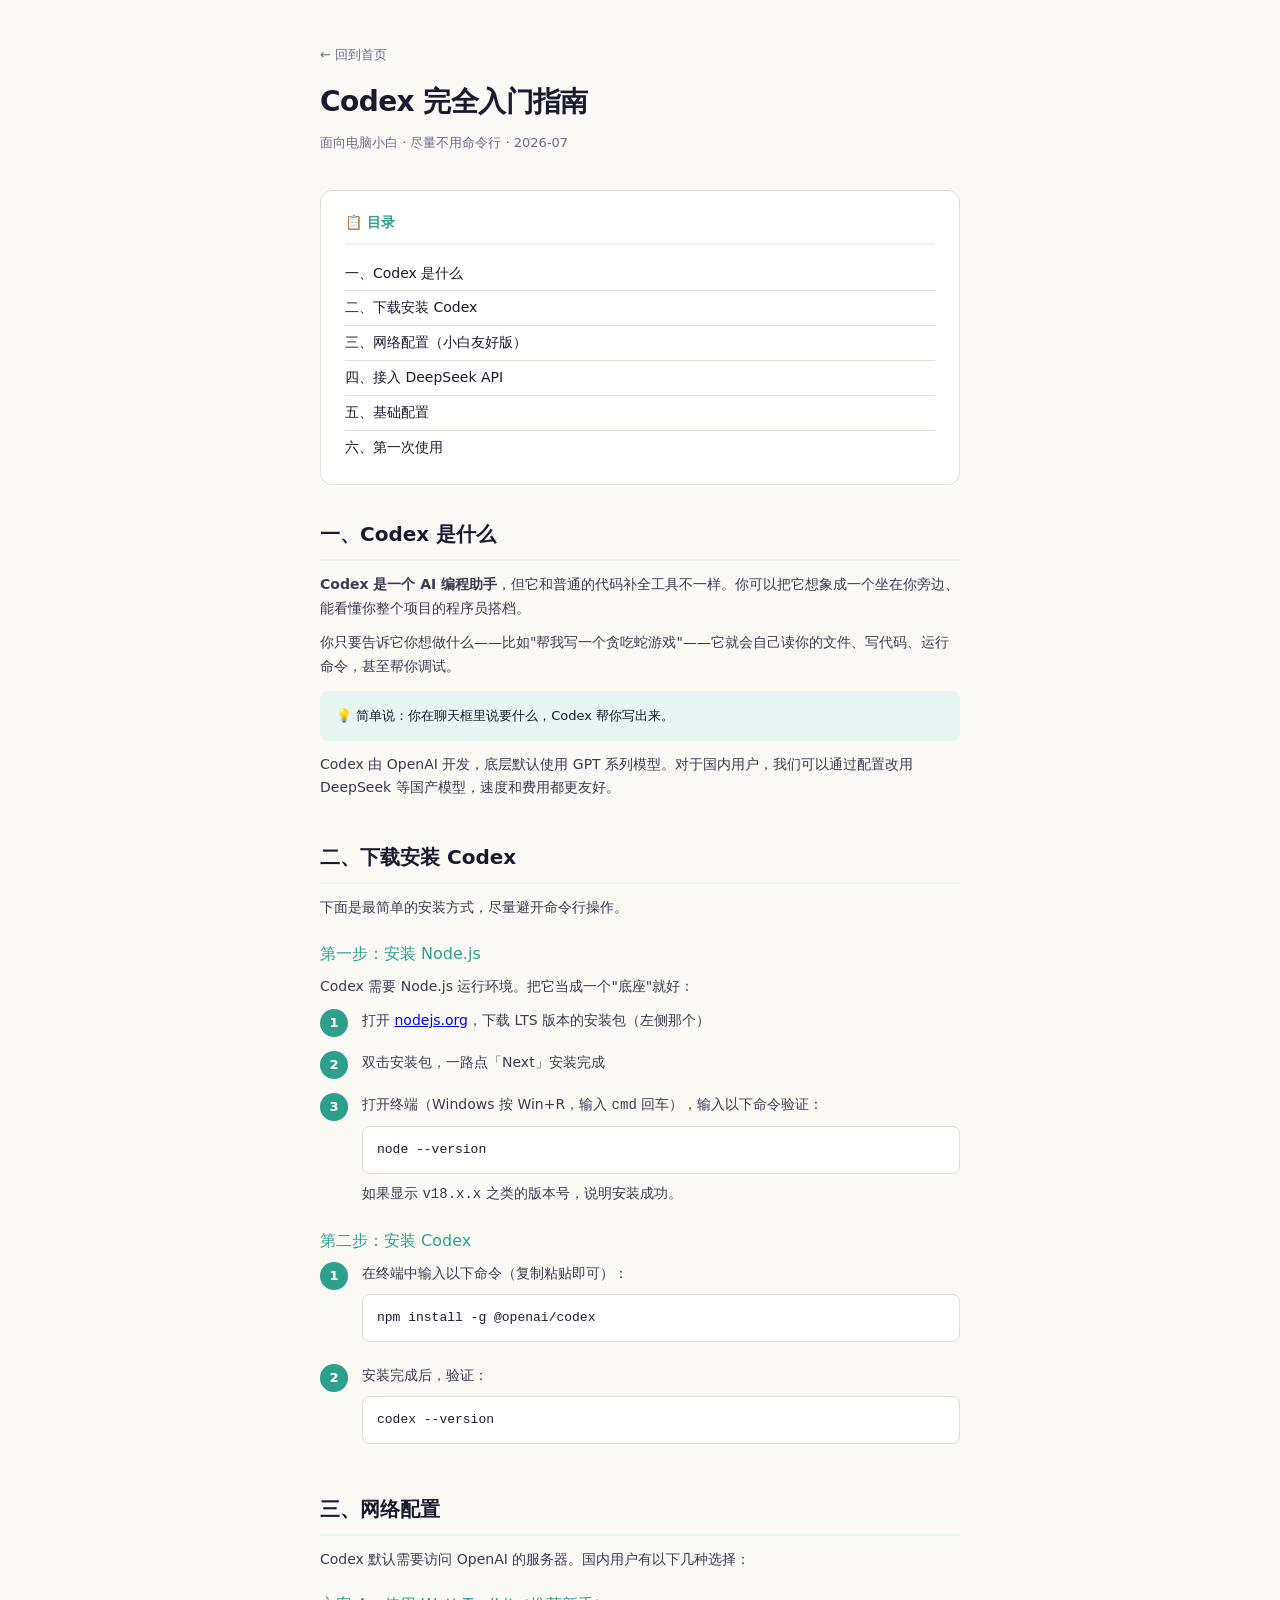
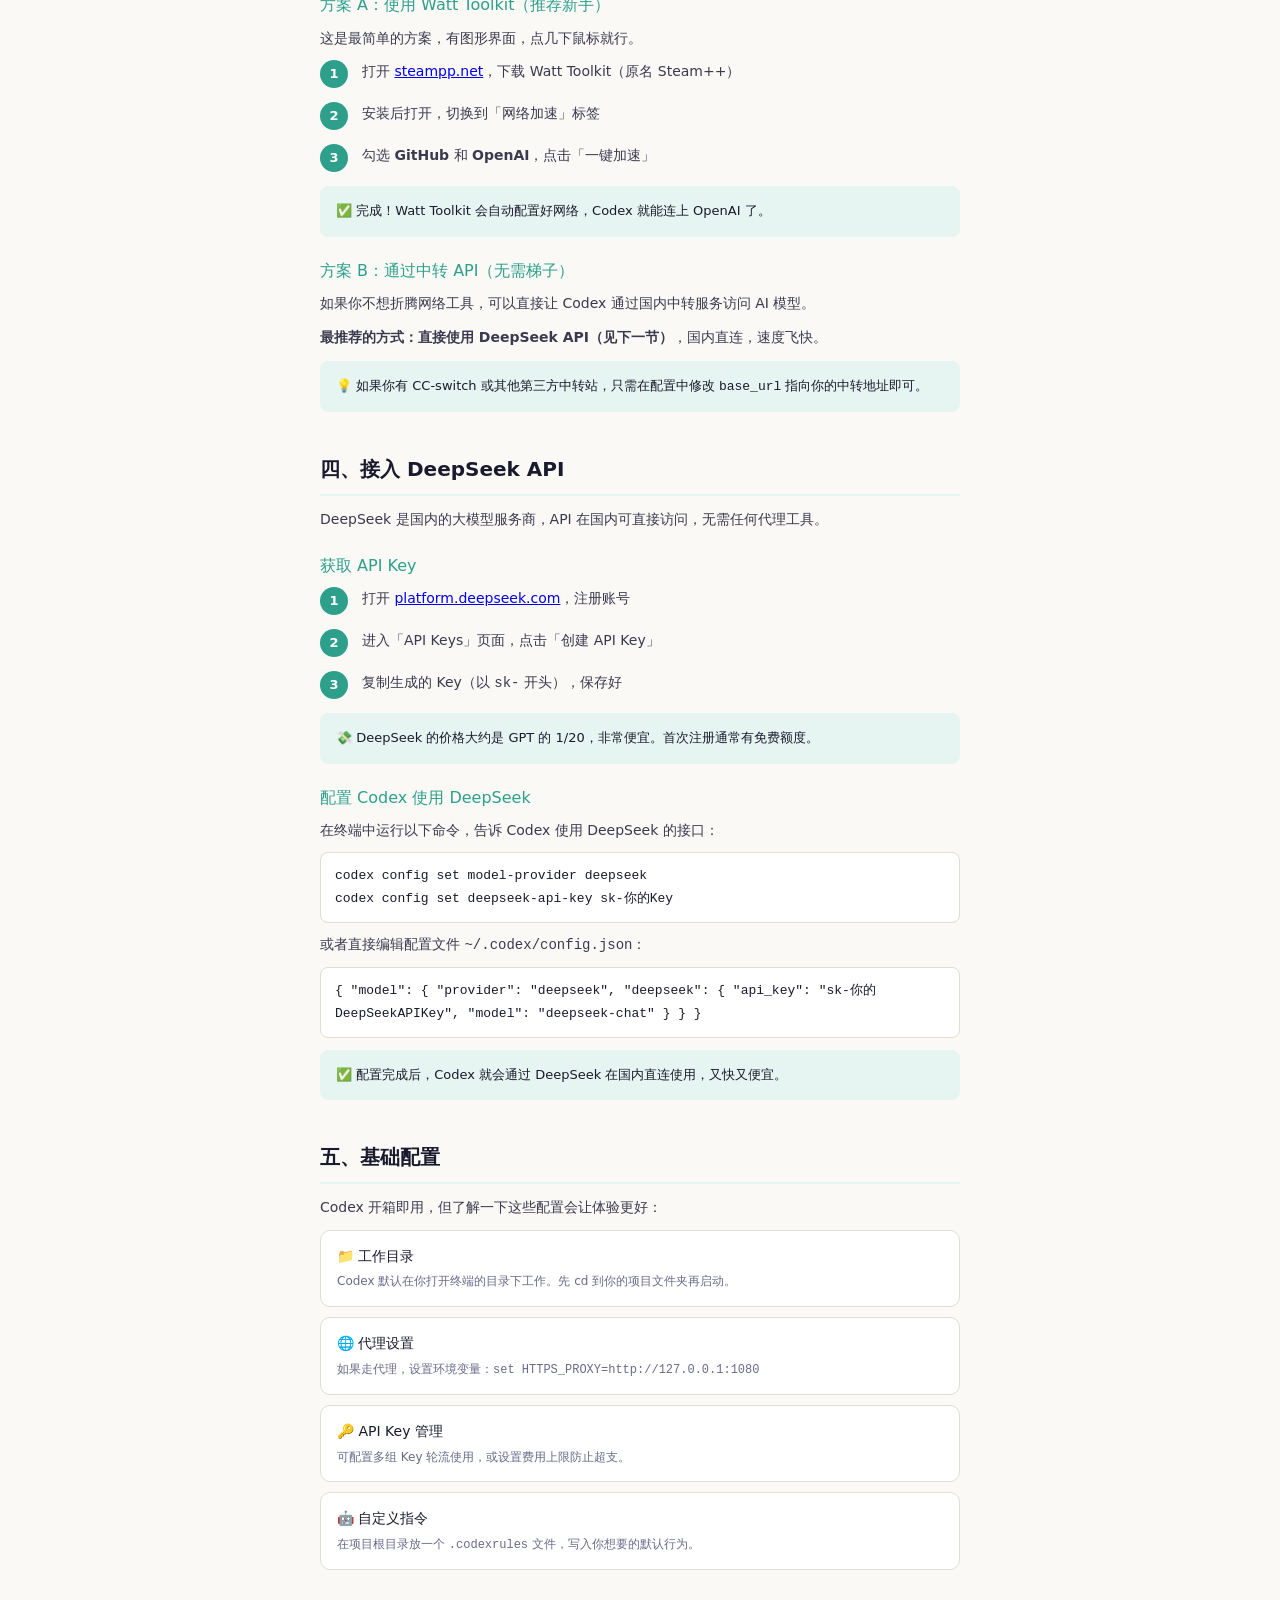
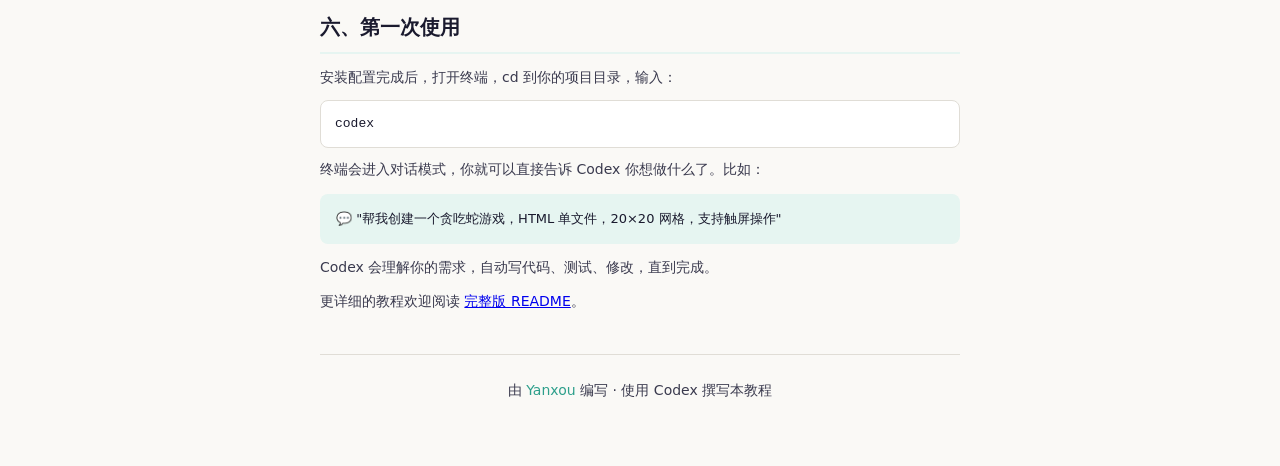
==== codex-tutorial/index.html @ fd891e92 "首页改博客 + 游戏清新皮肤 + Codex入门教程" ====
<!DOCTYPE html>
<html lang="zh-CN">
<head>
<meta charset="UTF-8">
<meta name="viewport" content="width=device-width,initial-scale=1.0">
<title>Codex 完全入门指南 · Yanxou</title>
<style>
:root{--bg:#faf9f6;--card:#fff;--fg:#1a1a2e;--mute:#6a6a8a;--border:#e0ddd6;--accent:#2d9f8b;--accent-soft:#e6f5f1}
*{margin:0;padding:0;box-sizing:border-box}
body{background:var(--bg);color:var(--fg);font-family:'Segoe UI','PingFang SC',system-ui,sans-serif;line-height:1.7;-webkit-font-smoothing:antialiased}
.container{max-width:680px;margin:0 auto;padding:40px 20px 60px}
header{margin-bottom:36px}
.back{display:inline-block;color:var(--mute);text-decoration:none;font-size:13px;margin-bottom:12px}
.back:hover{color:var(--accent)}
h1{font-size:28px;font-weight:600;letter-spacing:-.02em;margin-bottom:6px}
.meta{font-size:13px;color:var(--mute)}
.toc{background:var(--card);border:1px solid var(--border);border-radius:12px;padding:20px 24px;margin-bottom:32px}
.toc h2{font-size:14px;font-weight:600;margin-bottom:12px;color:var(--accent)}
.toc a{display:block;padding:5px 0;color:var(--fg);text-decoration:none;font-size:14px;border-bottom:1px solid var(--border)}
.toc a:last-child{border:none}
.toc a:hover{color:var(--accent)}
section{margin-bottom:40px}
h2{font-size:20px;font-weight:600;margin-bottom:12px;padding-bottom:8px;border-bottom:2px solid var(--accent-soft)}
h3{font-size:16px;font-weight:500;margin:20px 0 8px;color:var(--accent)}
p,li{font-size:14px;color:#3a3a4e;margin-bottom:10px}
ul{padding-left:20px;margin-bottom:12px}
li{margin-bottom:4px}
.highlight{background:var(--accent-soft);border-radius:8px;padding:14px 16px;margin:12px 0}
.highlight p{color:var(--fg);margin:0;font-size:13px}
.code{background:var(--card);border:1px solid var(--border);border-radius:8px;padding:12px 14px;margin:10px 0;font-family:Cascadia Code,'JetBrains Mono',monospace;font-size:13px;overflow-x:auto;color:var(--fg)}
.step{display:flex;gap:14px;margin-bottom:14px;align-items:flex-start}
.step-num{flex-shrink:0;width:28px;height:28px;background:var(--accent);color:#fff;border-radius:50%;display:flex;align-items:center;justify-content:center;font-size:13px;font-weight:600}
.step-body{flex:1;min-width:0}
.step-body p{margin:0}
.step-body .code{margin:8px 0}
.grid{display:flex;flex-direction:column;gap:10px}
.grid-item{background:var(--card);border:1px solid var(--border);border-radius:10px;padding:14px 16px;text-decoration:none;color:inherit}
.grid-item h4{font-size:14px;font-weight:500;margin-bottom:3px}
.grid-item p{font-size:12px;color:var(--mute);margin:0}
footer{text-align:center;padding-top:24px;border-top:1px solid var(--border);font-size:13px;color:var(--mute)}
footer a{color:var(--accent);text-decoration:none}
</style>
</head>
<body>
<div class="container">
  <header>
    <a class="back" href="/">← 回到首页</a>
    <h1>Codex 完全入门指南</h1>
    <p class="meta">面向电脑小白 · 尽量不用命令行 · 2026-07</p>
  </header>

  <div class="toc">
    <h2>📋 目录</h2>
    <a href="#intro">一、Codex 是什么</a>
    <a href="#install">二、下载安装 Codex</a>
    <a href="#network">三、网络配置（小白友好版）</a>
    <a href="#api">四、接入 DeepSeek API</a>
    <a href="#config">五、基础配置</a>
    <a href="#start">六、第一次使用</a>
  </div>

  <section id="intro">
    <h2>一、Codex 是什么</h2>
    <p><strong>Codex 是一个 AI 编程助手</strong>，但它和普通的代码补全工具不一样。你可以把它想象成一个坐在你旁边、能看懂你整个项目的程序员搭档。</p>
    <p>你只要告诉它你想做什么——比如"帮我写一个贪吃蛇游戏"——它就会自己读你的文件、写代码、运行命令，甚至帮你调试。</p>
    <div class="highlight">
      <p>💡 简单说：你在聊天框里说要什么，Codex 帮你写出来。</p>
    </div>
    <p>Codex 由 OpenAI 开发，底层默认使用 GPT 系列模型。对于国内用户，我们可以通过配置改用 DeepSeek 等国产模型，速度和费用都更友好。</p>
  </section>

  <section id="install">
    <h2>二、下载安装 Codex</h2>
    <p>下面是最简单的安装方式，尽量避开命令行操作。</p>

    <h3>第一步：安装 Node.js</h3>
    <p>Codex 需要 Node.js 运行环境。把它当成一个"底座"就好：</p>
    <div class="step">
      <div class="step-num">1</div>
      <div class="step-body">
        <p>打开 <a href="https://nodejs.org" target="_blank">nodejs.org</a>，下载 LTS 版本的安装包（左侧那个）</p>
      </div>
    </div>
    <div class="step">
      <div class="step-num">2</div>
      <div class="step-body">
        <p>双击安装包，一路点「Next」安装完成</p>
      </div>
    </div>
    <div class="step">
      <div class="step-num">3</div>
      <div class="step-body">
        <p>打开终端（Windows 按 Win+R，输入 <code>cmd</code> 回车），输入以下命令验证：</p>
        <div class="code">node --version</div>
        <p>如果显示 <code>v18.x.x</code> 之类的版本号，说明安装成功。</p>
      </div>
    </div>

    <h3>第二步：安装 Codex</h3>
    <div class="step">
      <div class="step-num">1</div>
      <div class="step-body">
        <p>在终端中输入以下命令（复制粘贴即可）：</p>
        <div class="code">npm install -g @openai/codex</div>
      </div>
    </div>
    <div class="step">
      <div class="step-num">2</div>
      <div class="step-body">
        <p>安装完成后，验证：</p>
        <div class="code">codex --version</div>
      </div>
    </div>
  </section>

  <section id="network">
    <h2>三、网络配置</h2>
    <p>Codex 默认需要访问 OpenAI 的服务器。国内用户有以下几种选择：</p>

    <h3>方案 A：使用 Watt Toolkit（推荐新手）</h3>
    <p>这是最简单的方案，有图形界面，点几下鼠标就行。</p>
    <div class="step">
      <div class="step-num">1</div>
      <div class="step-body">
        <p>打开 <a href="https://steampp.net" target="_blank">steampp.net</a>，下载 Watt Toolkit（原名 Steam++）</p>
      </div>
    </div>
    <div class="step">
      <div class="step-num">2</div>
      <div class="step-body">
        <p>安装后打开，切换到「网络加速」标签</p>
      </div>
    </div>
    <div class="step">
      <div class="step-num">3</div>
      <div class="step-body">
        <p>勾选 <strong>GitHub</strong> 和 <strong>OpenAI</strong>，点击「一键加速」</p>
      </div>
    </div>
    <div class="highlight">
      <p>✅ 完成！Watt Toolkit 会自动配置好网络，Codex 就能连上 OpenAI 了。</p>
    </div>

    <h3>方案 B：通过中转 API（无需梯子）</h3>
    <p>如果你不想折腾网络工具，可以直接让 Codex 通过国内中转服务访问 AI 模型。</p>
    <p><strong>最推荐的方式：直接使用 DeepSeek API（见下一节）</strong>，国内直连，速度飞快。</p>
    <div class="highlight">
      <p>💡 如果你有 CC-switch 或其他第三方中转站，只需在配置中修改 <code>base_url</code> 指向你的中转地址即可。</p>
    </div>
  </section>

  <section id="api">
    <h2>四、接入 DeepSeek API</h2>
    <p>DeepSeek 是国内的大模型服务商，API 在国内可直接访问，无需任何代理工具。</p>

    <h3>获取 API Key</h3>
    <div class="step">
      <div class="step-num">1</div>
      <div class="step-body">
        <p>打开 <a href="https://platform.deepseek.com" target="_blank">platform.deepseek.com</a>，注册账号</p>
      </div>
    </div>
    <div class="step">
      <div class="step-num">2</div>
      <div class="step-body">
        <p>进入「API Keys」页面，点击「创建 API Key」</p>
      </div>
    </div>
    <div class="step">
      <div class="step-num">3</div>
      <div class="step-body">
        <p>复制生成的 Key（以 <code>sk-</code> 开头），保存好</p>
      </div>
    </div>
    <div class="highlight">
      <p>💸 DeepSeek 的价格大约是 GPT 的 1/20，非常便宜。首次注册通常有免费额度。</p>
    </div>

    <h3>配置 Codex 使用 DeepSeek</h3>
    <p>在终端中运行以下命令，告诉 Codex 使用 DeepSeek 的接口：</p>
    <div class="code">codex config set model-provider deepseek<br>codex config set deepseek-api-key sk-你的Key</div>
    <p>或者直接编辑配置文件 <code>~/.codex/config.json</code>：</p>
    <div class="code">{
  "model": {
    "provider": "deepseek",
    "deepseek": {
      "api_key": "sk-你的DeepSeekAPIKey",
      "model": "deepseek-chat"
    }
  }
}</div>
    <div class="highlight">
      <p>✅ 配置完成后，Codex 就会通过 DeepSeek 在国内直连使用，又快又便宜。</p>
    </div>
  </section>

  <section id="config">
    <h2>五、基础配置</h2>
    <p>Codex 开箱即用，但了解一下这些配置会让体验更好：</p>
    <div class="grid">
      <div class="grid-item">
        <h4>📁 工作目录</h4>
        <p>Codex 默认在你打开终端的目录下工作。先 cd 到你的项目文件夹再启动。</p>
      </div>
      <div class="grid-item">
        <h4>🌐 代理设置</h4>
        <p>如果走代理，设置环境变量：<code>set HTTPS_PROXY=http://127.0.0.1:1080</code></p>
      </div>
      <div class="grid-item">
        <h4>🔑 API Key 管理</h4>
        <p>可配置多组 Key 轮流使用，或设置费用上限防止超支。</p>
      </div>
      <div class="grid-item">
        <h4>🤖 自定义指令</h4>
        <p>在项目根目录放一个 <code>.codexrules</code> 文件，写入你想要的默认行为。</p>
      </div>
    </div>
  </section>

  <section id="start">
    <h2>六、第一次使用</h2>
    <p>安装配置完成后，打开终端，cd 到你的项目目录，输入：</p>
    <div class="code">codex</div>
    <p>终端会进入对话模式，你就可以直接告诉 Codex 你想做什么了。比如：</p>
    <div class="highlight">
      <p>💬 "帮我创建一个贪吃蛇游戏，HTML 单文件，20×20 网格，支持触屏操作"</p>
    </div>
    <p>Codex 会理解你的需求，自动写代码、测试、修改，直到完成。</p>
    <p>更详细的教程欢迎阅读 <a href="/codex-tutorial/README.md">完整版 README</a>。</p>
  </section>

  <footer>
    <p>由 <a href="https://github.com/yanxou">Yanxou</a> 编写 · 使用 Codex 撰写本教程</p>
  </footer>
</div>
</body>
</html>
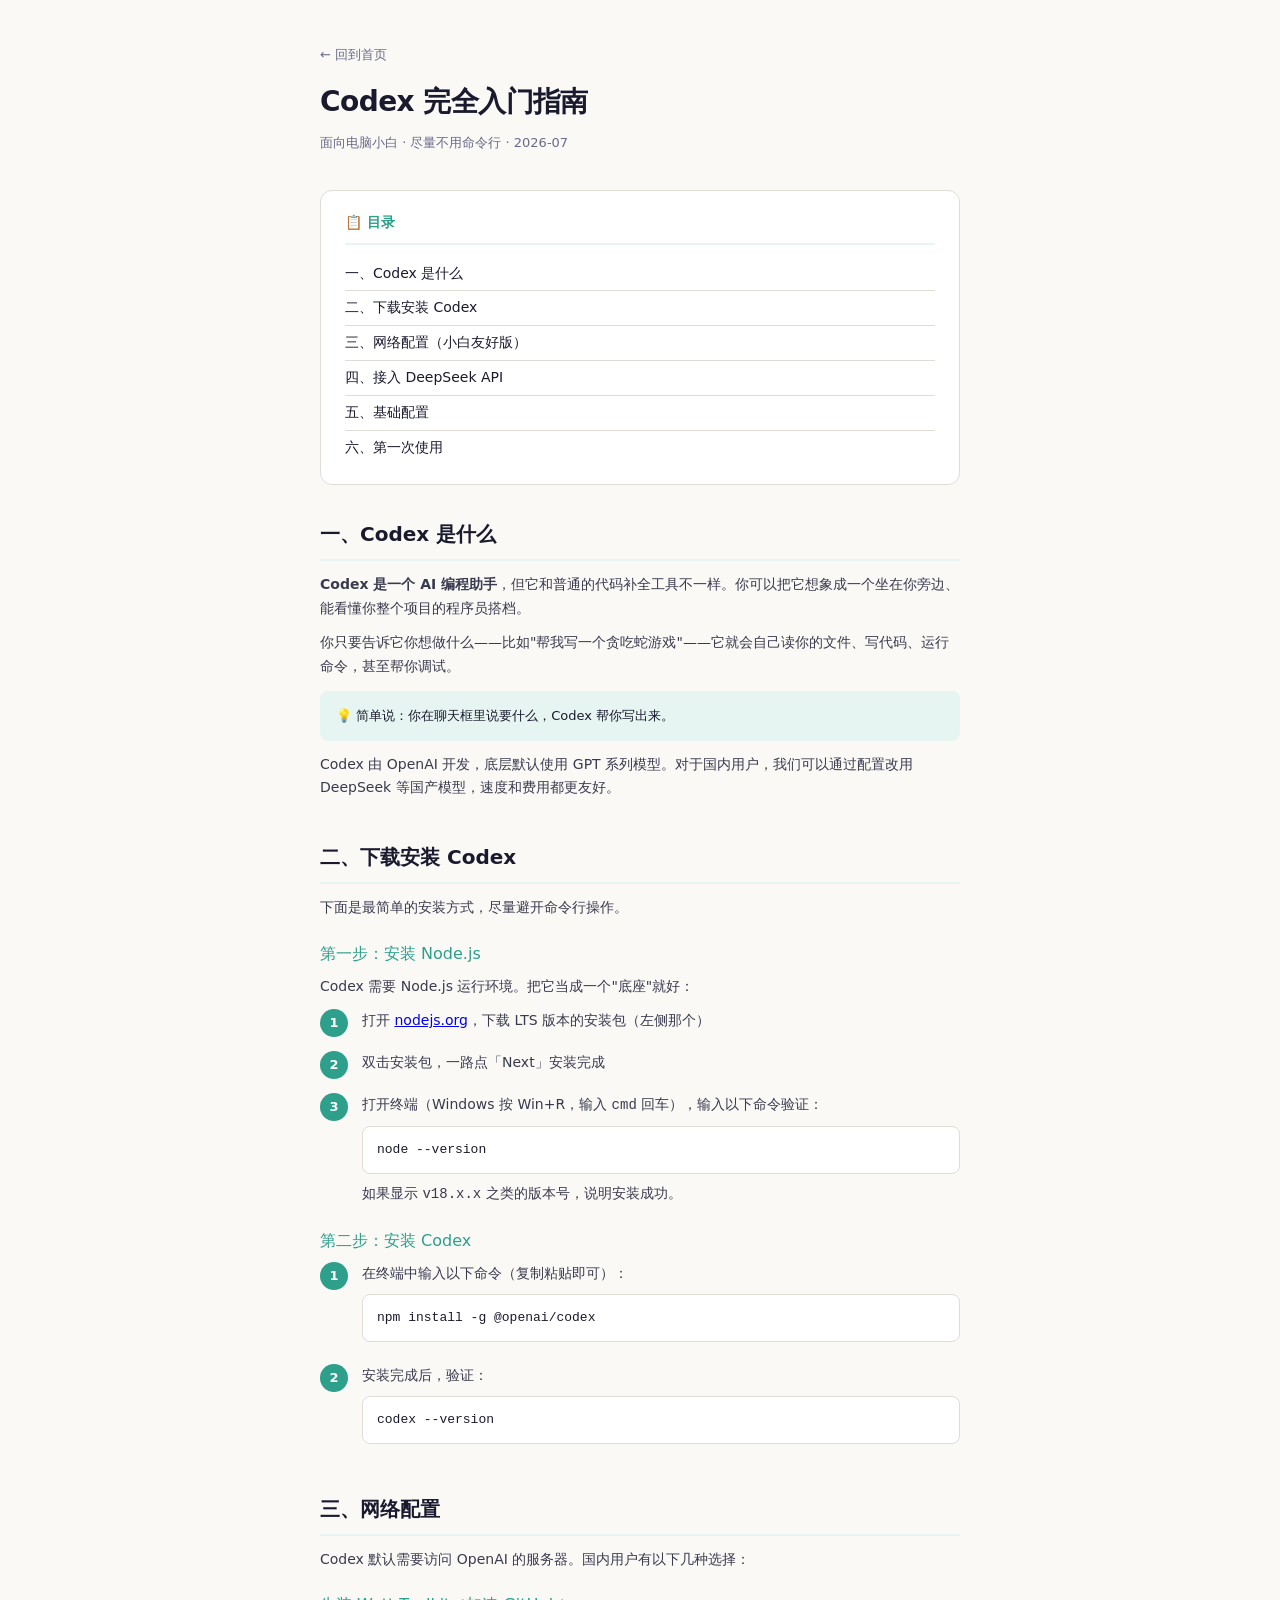
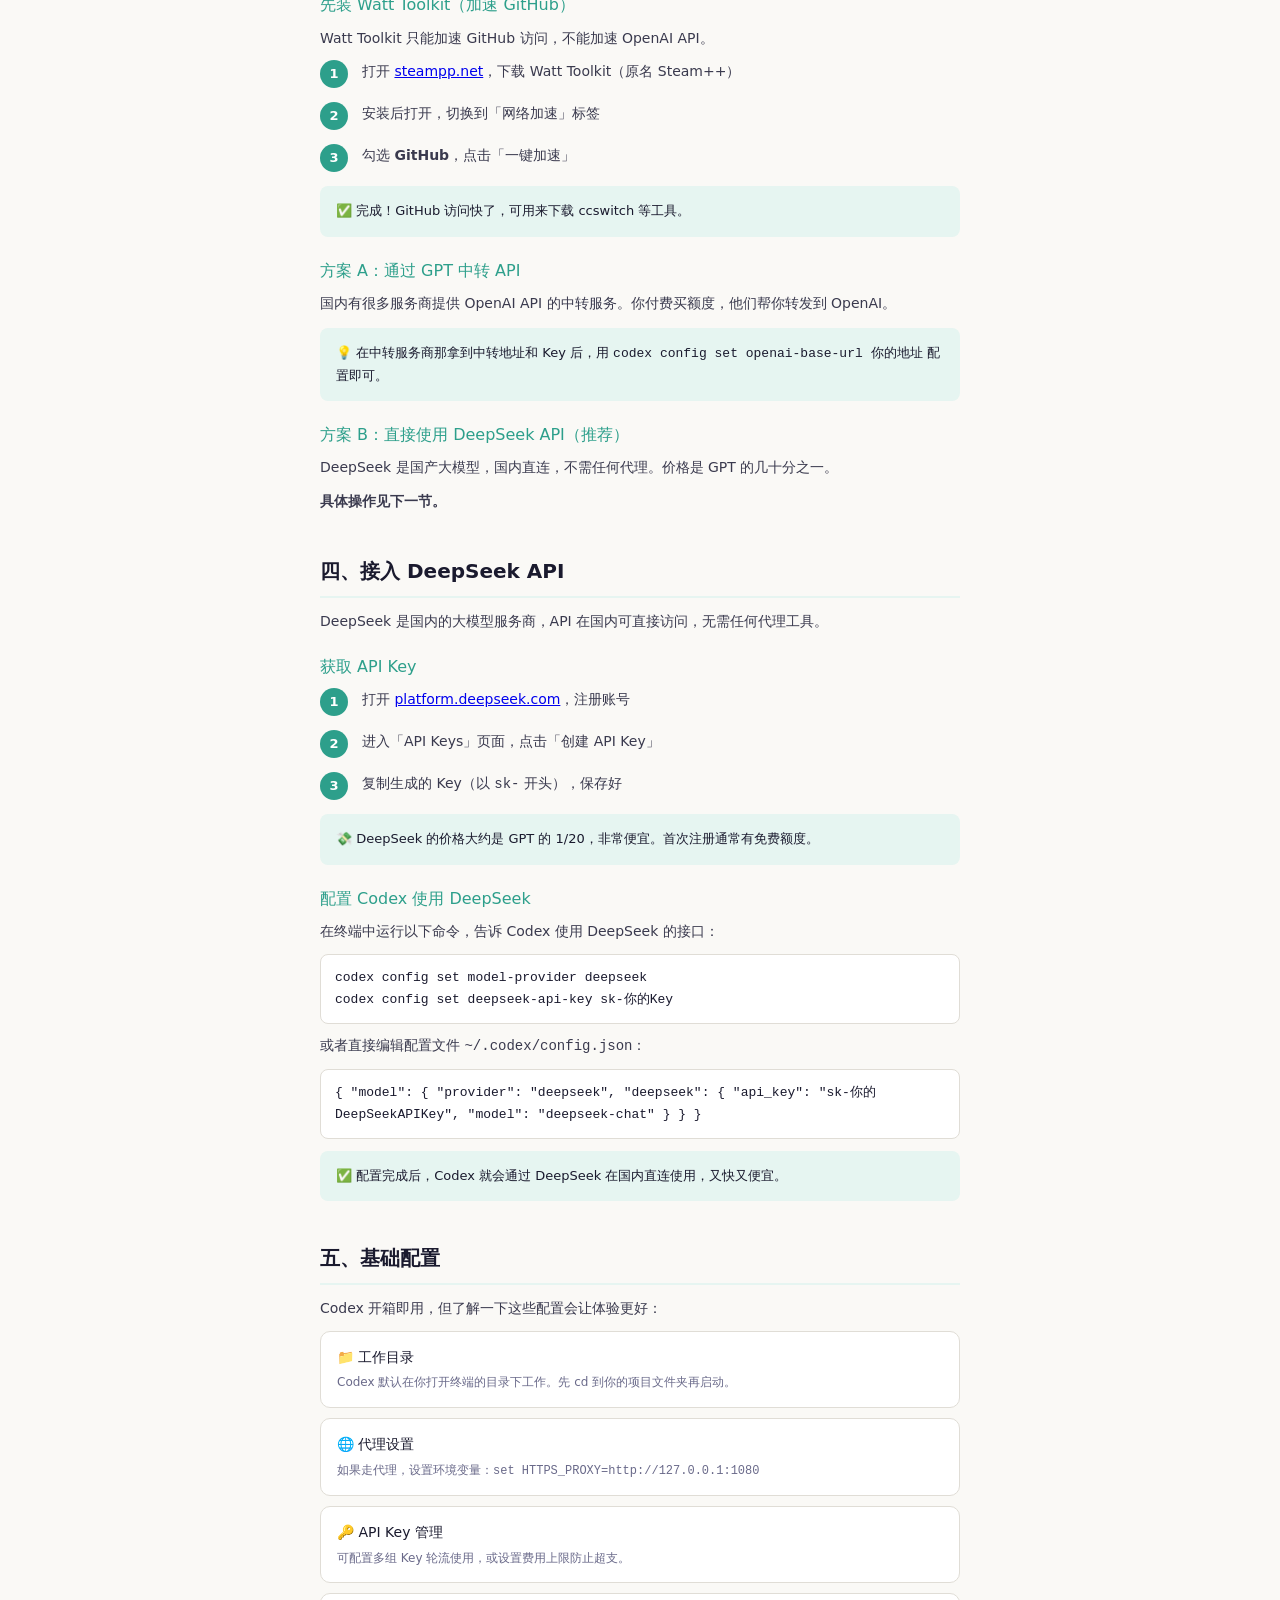
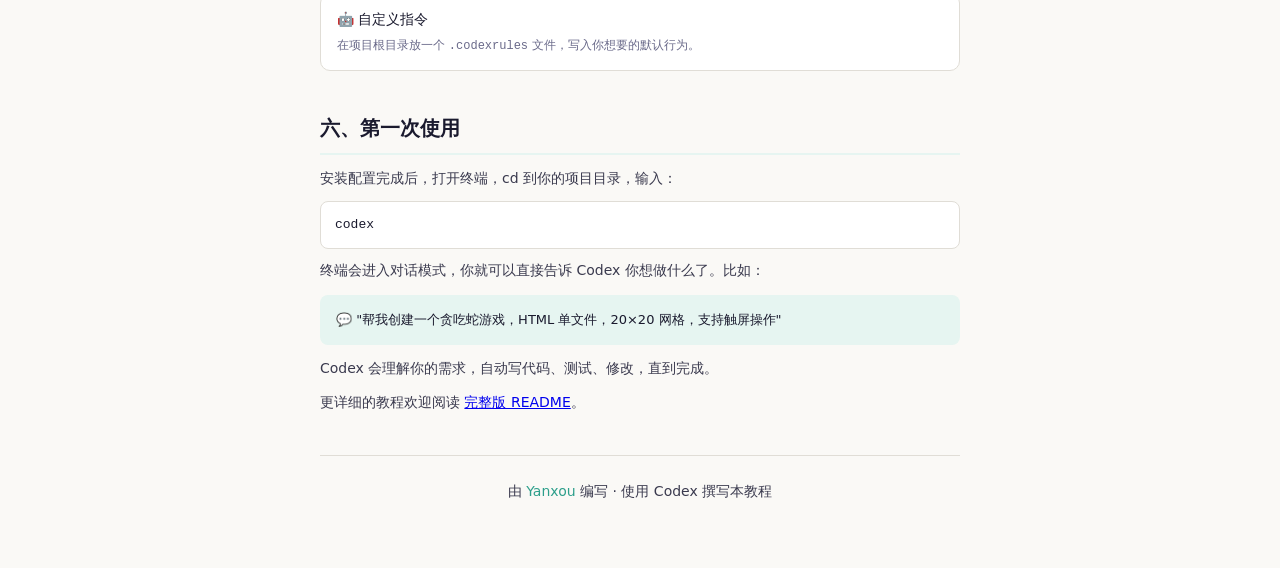
==== commit 208890bd: "fix: 更正 Watt Toolkit 不能加速 OpenAI 的错误描述" ====
--- a/codex-tutorial/index.html
+++ b/codex-tutorial/index.html
@@ -117,9 +117,9 @@
     <h2>三、网络配置</h2>
     <p>Codex 默认需要访问 OpenAI 的服务器。国内用户有以下几种选择：</p>
 
-    <h3>方案 A：使用 Watt Toolkit（推荐新手）</h3>
-    <p>这是最简单的方案，有图形界面，点几下鼠标就行。</p>
-    <div class="step">
+    <h3>先装 Watt Toolkit（加速 GitHub）</h3>
+    <p>Watt Toolkit 只能加速 GitHub 访问，不能加速 OpenAI API。</p>
+<div class="step">
       <div class="step-num">1</div>
       <div class="step-body">
         <p>打开 <a href="https://steampp.net" target="_blank">steampp.net</a>，下载 Watt Toolkit（原名 Steam++）</p>
@@ -134,19 +134,22 @@
     <div class="step">
       <div class="step-num">3</div>
       <div class="step-body">
-        <p>勾选 <strong>GitHub</strong> 和 <strong>OpenAI</strong>，点击「一键加速」</p>
-      </div>
-    </div>
-    <div class="highlight">
-      <p>✅ 完成！Watt Toolkit 会自动配置好网络，Codex 就能连上 OpenAI 了。</p>
-    </div>
-
-    <h3>方案 B：通过中转 API（无需梯子）</h3>
-    <p>如果你不想折腾网络工具，可以直接让 Codex 通过国内中转服务访问 AI 模型。</p>
-    <p><strong>最推荐的方式：直接使用 DeepSeek API（见下一节）</strong>，国内直连，速度飞快。</p>
-    <div class="highlight">
-      <p>💡 如果你有 CC-switch 或其他第三方中转站，只需在配置中修改 <code>base_url</code> 指向你的中转地址即可。</p>
-    </div>
+        <p>勾选 <strong>GitHub</strong>，点击「一键加速」</p>
+      </div>
+    </div>
+    <div class="highlight">
+      <p>✅ 完成！GitHub 访问快了，可用来下载 ccswitch 等工具。</p>
+    </div>
+
+    <h3>方案 A：通过 GPT 中转 API</h3>
+    <p>国内有很多服务商提供 OpenAI API 的中转服务。你付费买额度，他们帮你转发到 OpenAI。</p>
+    <div class="highlight">
+      <p>💡 在中转服务商那拿到中转地址和 Key 后，用 <code>codex config set openai-base-url 你的地址</code> 配置即可。</p>
+    </div>
+
+    <h3>方案 B：直接使用 DeepSeek API（推荐）</h3>
+    <p>DeepSeek 是国产大模型，国内直连，不需任何代理。价格是 GPT 的几十分之一。</p>
+    <p><strong>具体操作见下一节。</strong></p>
   </section>
 
   <section id="api">
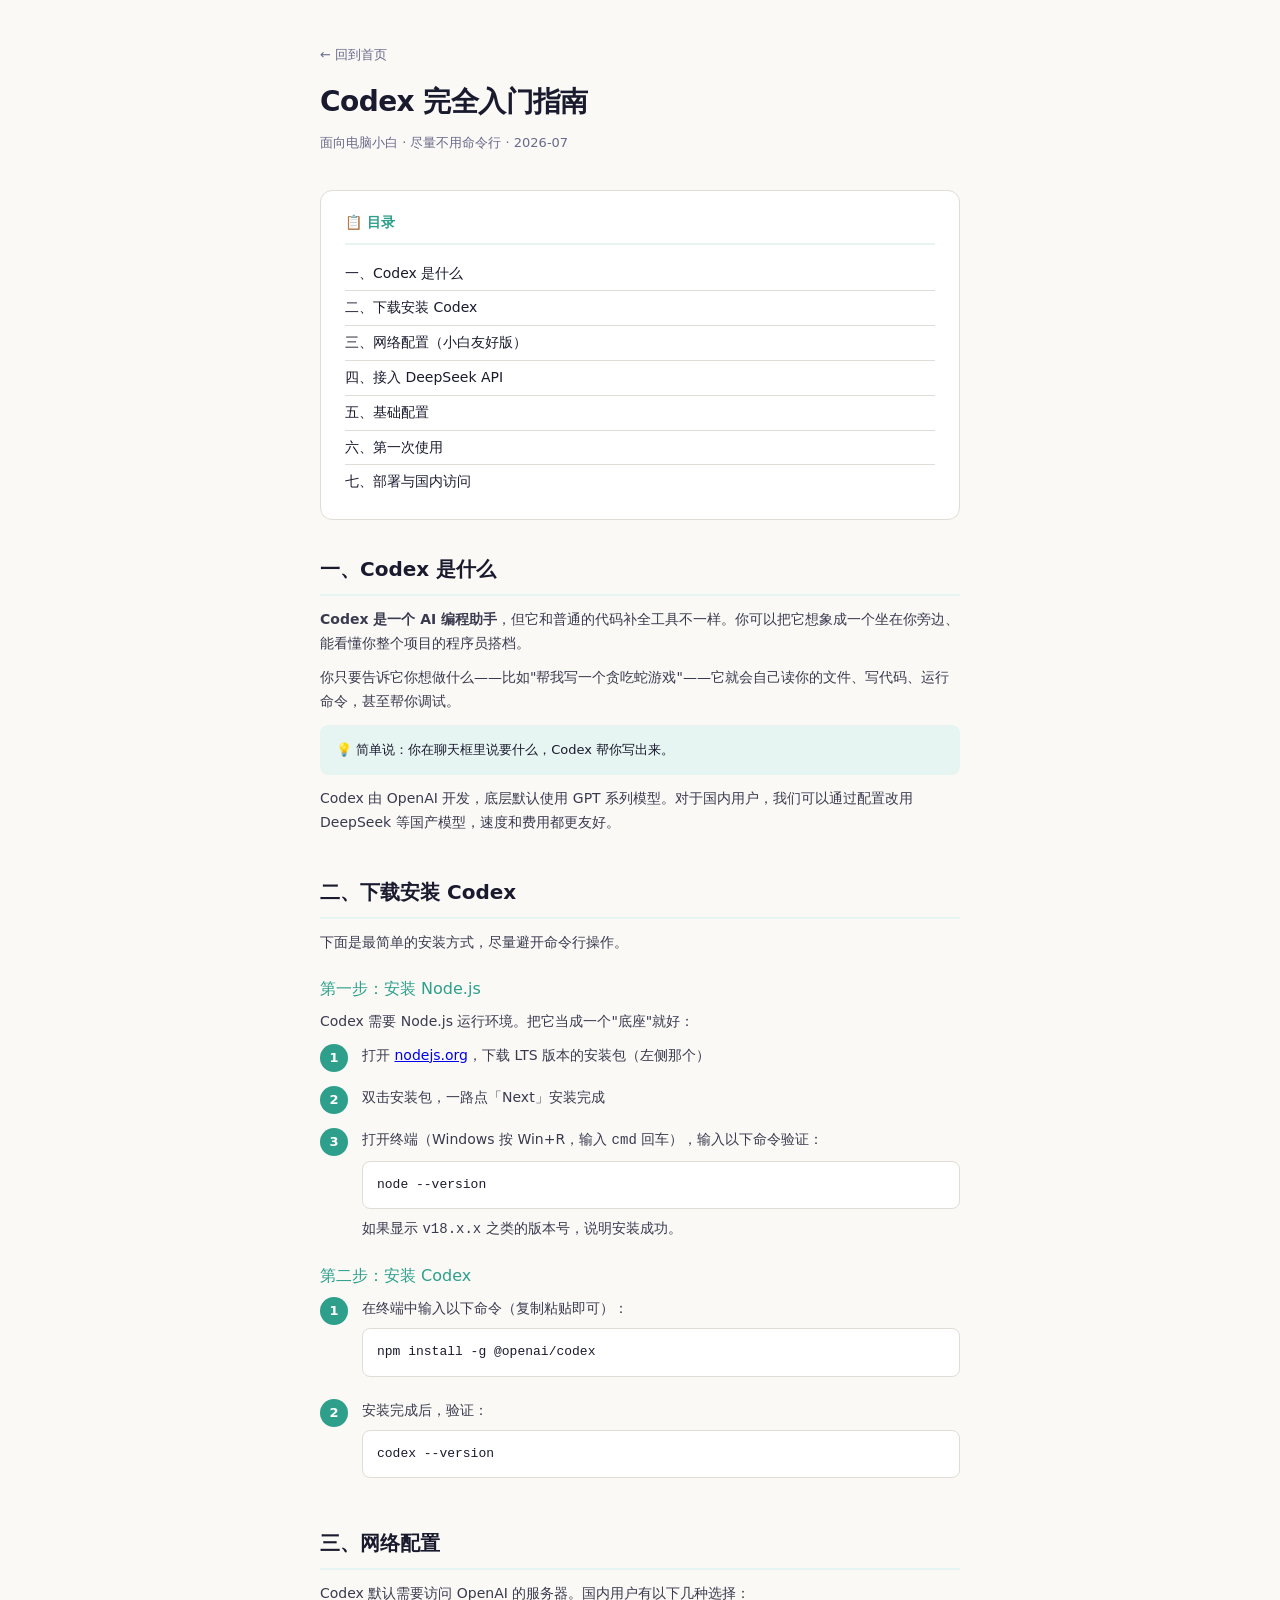
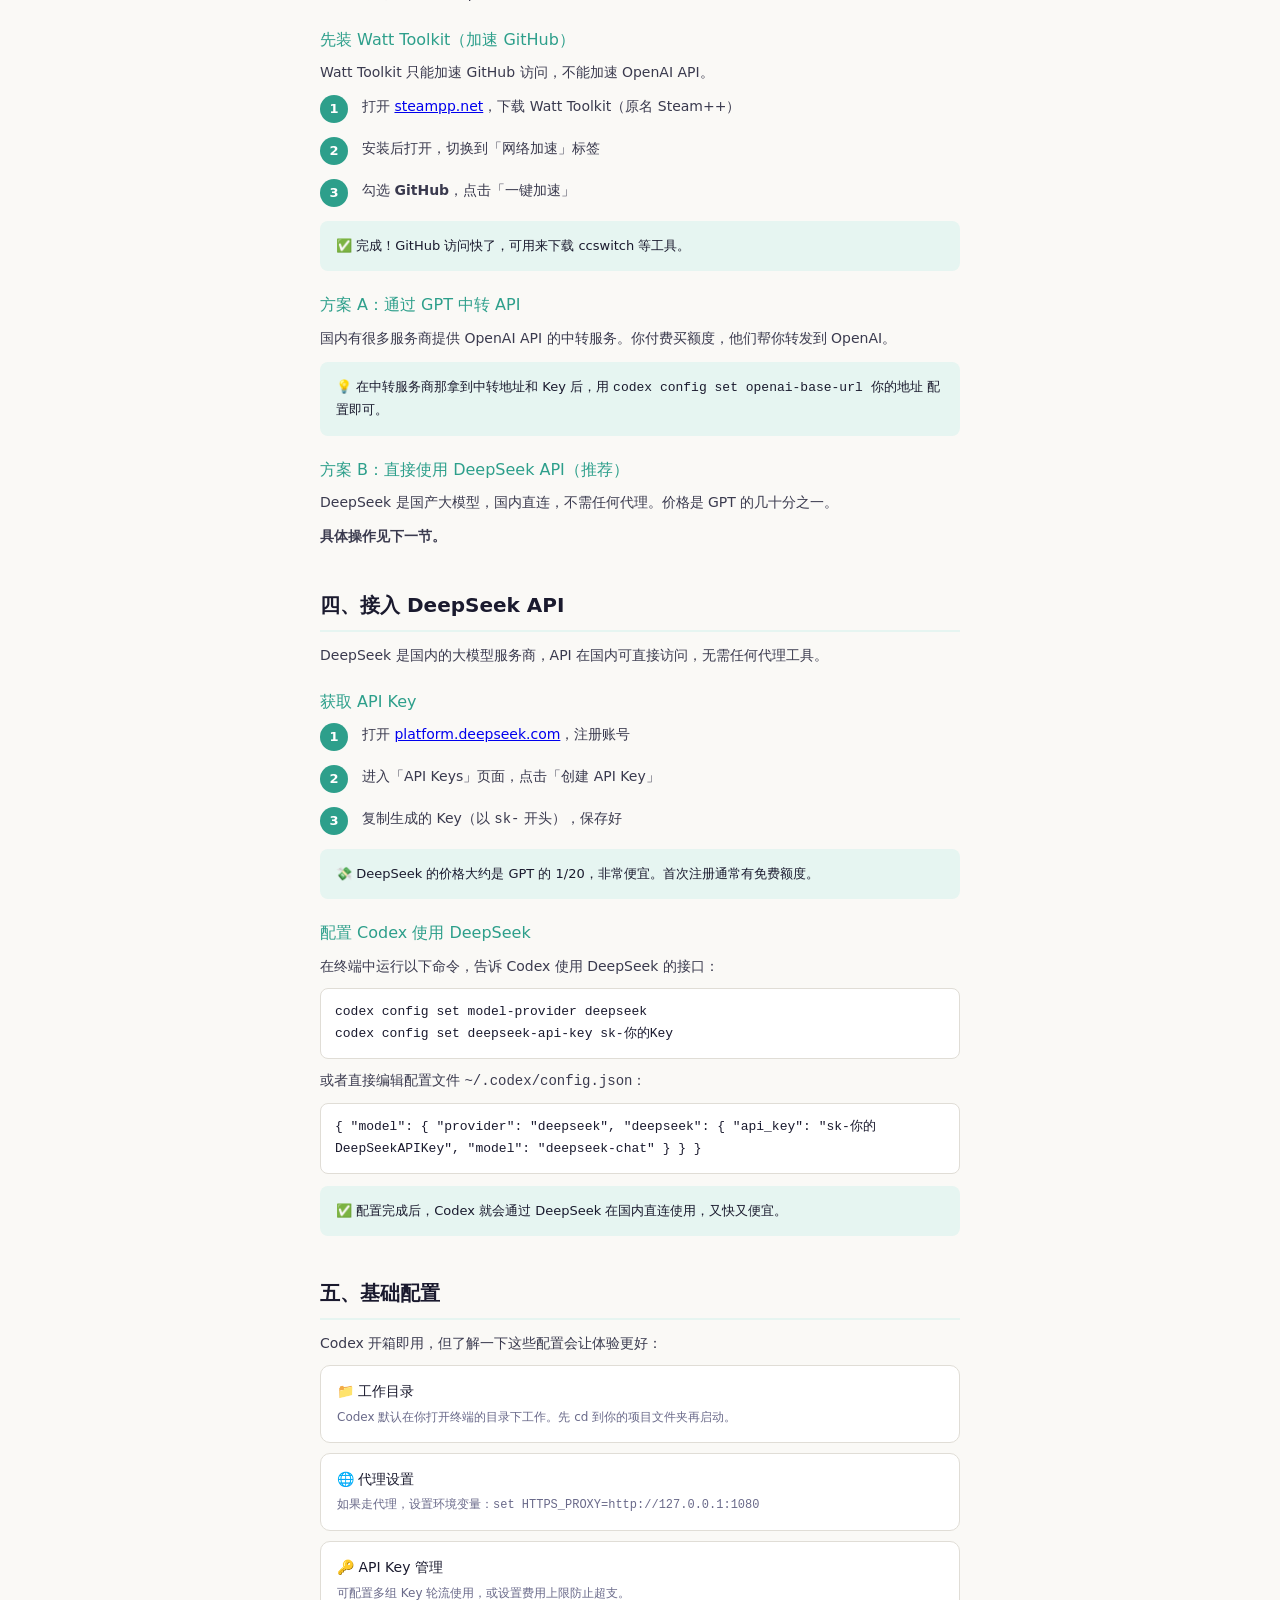
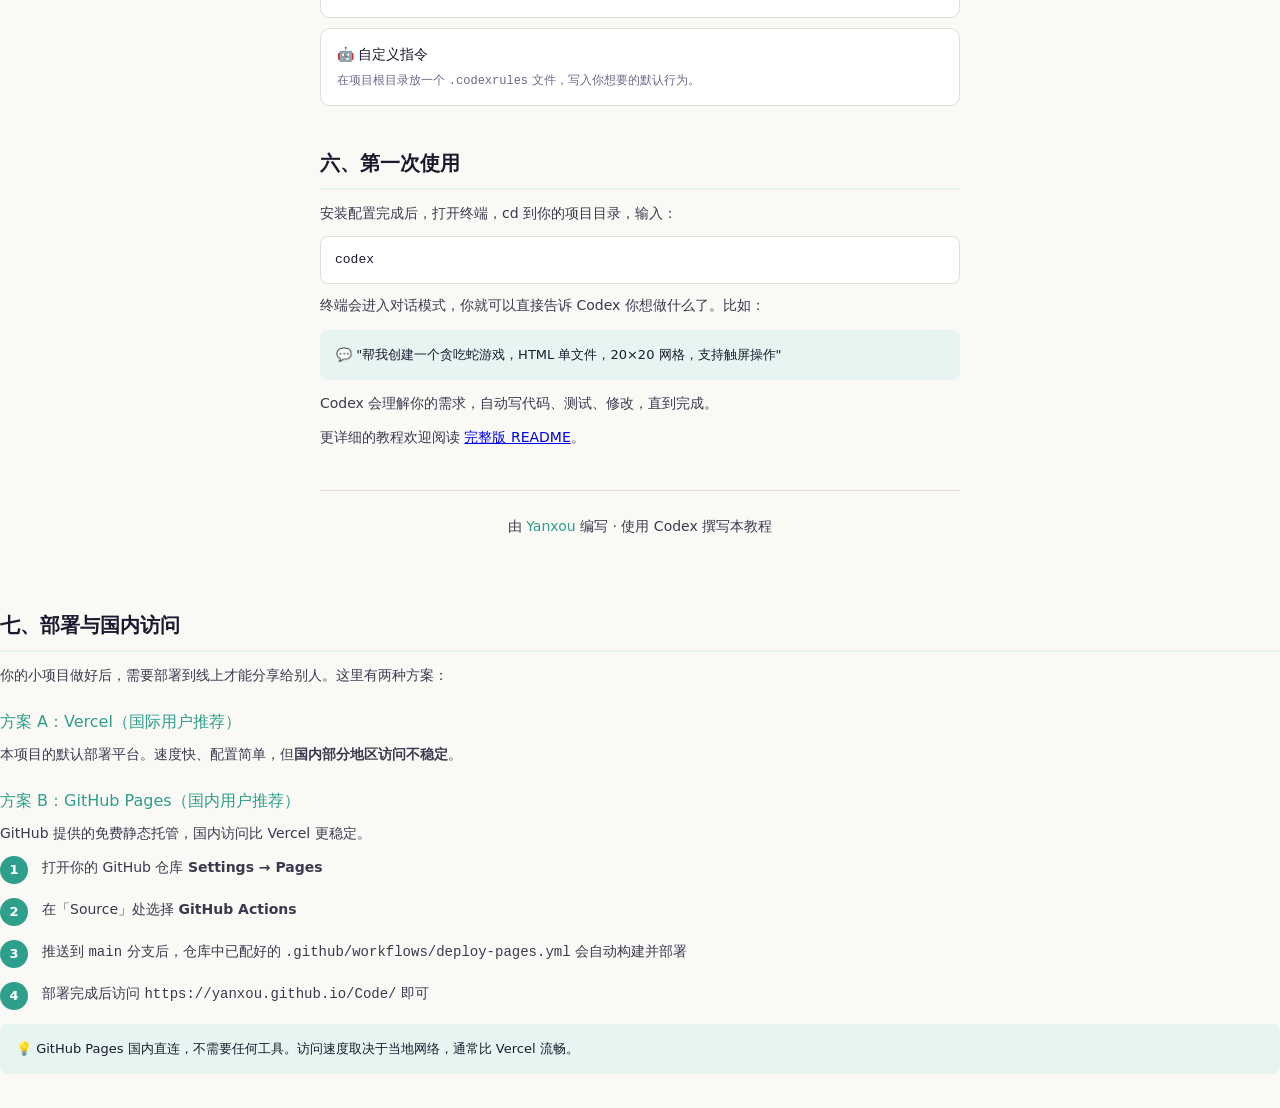
==== commit 43120a40: "feat: GitHub Pages 部署工作流 + 国内访问方案教程" ====
--- a/codex-tutorial/index.html
+++ b/codex-tutorial/index.html
@@ -57,6 +57,7 @@
     <a href="#api">四、接入 DeepSeek API</a>
     <a href="#config">五、基础配置</a>
     <a href="#start">六、第一次使用</a>
+    <a href="#deploy">七、部署与国内访问</a>
   </div>
 
   <section id="intro">
@@ -238,3 +239,41 @@
 </div>
 </body>
 </html>
+  <section id="deploy">
+    <h2>七、部署与国内访问</h2>
+    <p>你的小项目做好后，需要部署到线上才能分享给别人。这里有两种方案：</p>
+
+    <h3>方案 A：Vercel（国际用户推荐）</h3>
+    <p>本项目的默认部署平台。速度快、配置简单，但<strong>国内部分地区访问不稳定</strong>。</p>
+
+    <h3>方案 B：GitHub Pages（国内用户推荐）</h3>
+    <p>GitHub 提供的免费静态托管，国内访问比 Vercel 更稳定。</p>
+    <div class="step">
+      <div class="step-num">1</div>
+      <div class="step-body">
+        <p>打开你的 GitHub 仓库 <strong>Settings → Pages</strong></p>
+      </div>
+    </div>
+    <div class="step">
+      <div class="step-num">2</div>
+      <div class="step-body">
+        <p>在「Source」处选择 <strong>GitHub Actions</strong></p>
+      </div>
+    </div>
+    <div class="step">
+      <div class="step-num">3</div>
+      <div class="step-body">
+        <p>推送到 <code>main</code> 分支后，仓库中已配好的 <code>.github/workflows/deploy-pages.yml</code> 会自动构建并部署</p>
+      </div>
+    </div>
+    <div class="step">
+      <div class="step-num">4</div>
+      <div class="step-body">
+        <p>部署完成后访问 <code>https://yanxou.github.io/Code/</code> 即可</p>
+      </div>
+    </div>
+    <div class="highlight">
+      <p>💡 GitHub Pages 国内直连，不需要任何工具。访问速度取决于当地网络，通常比 Vercel 流畅。</p>
+    </div>
+  </section>
+  </section>
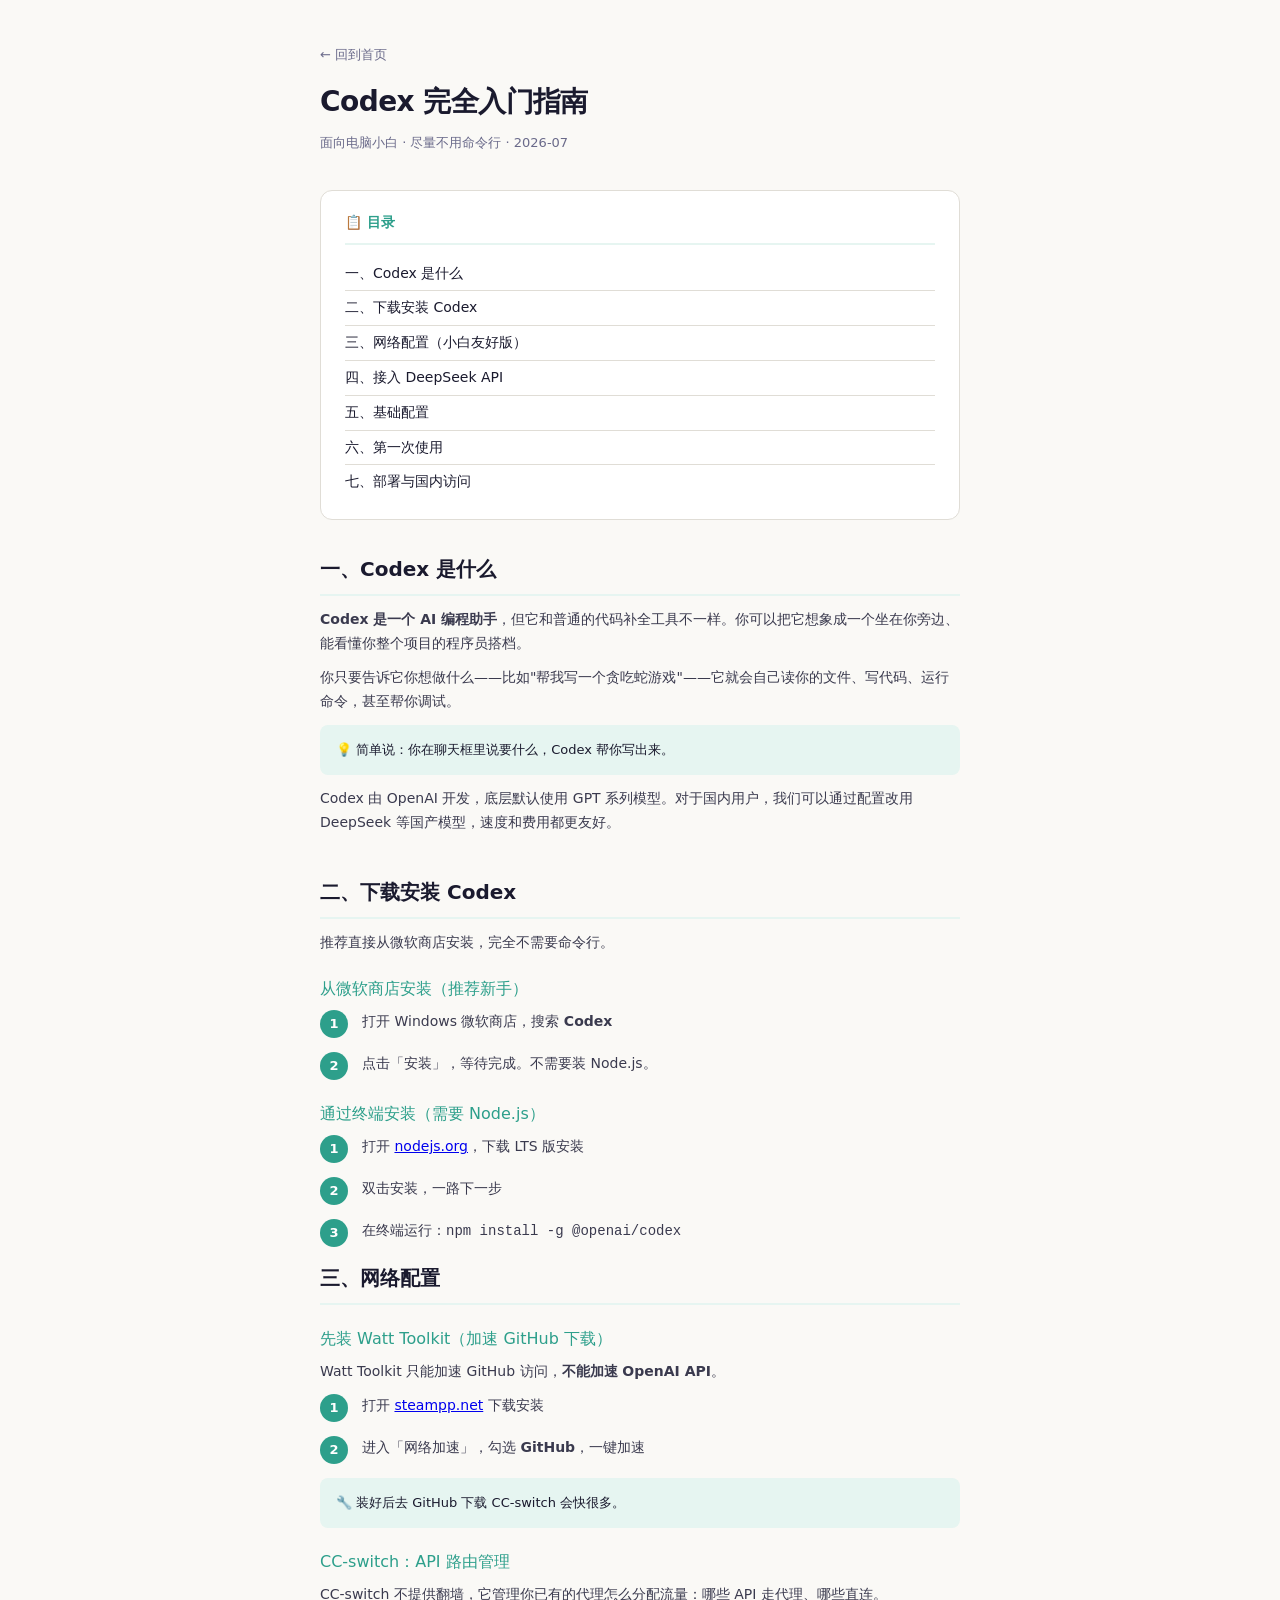
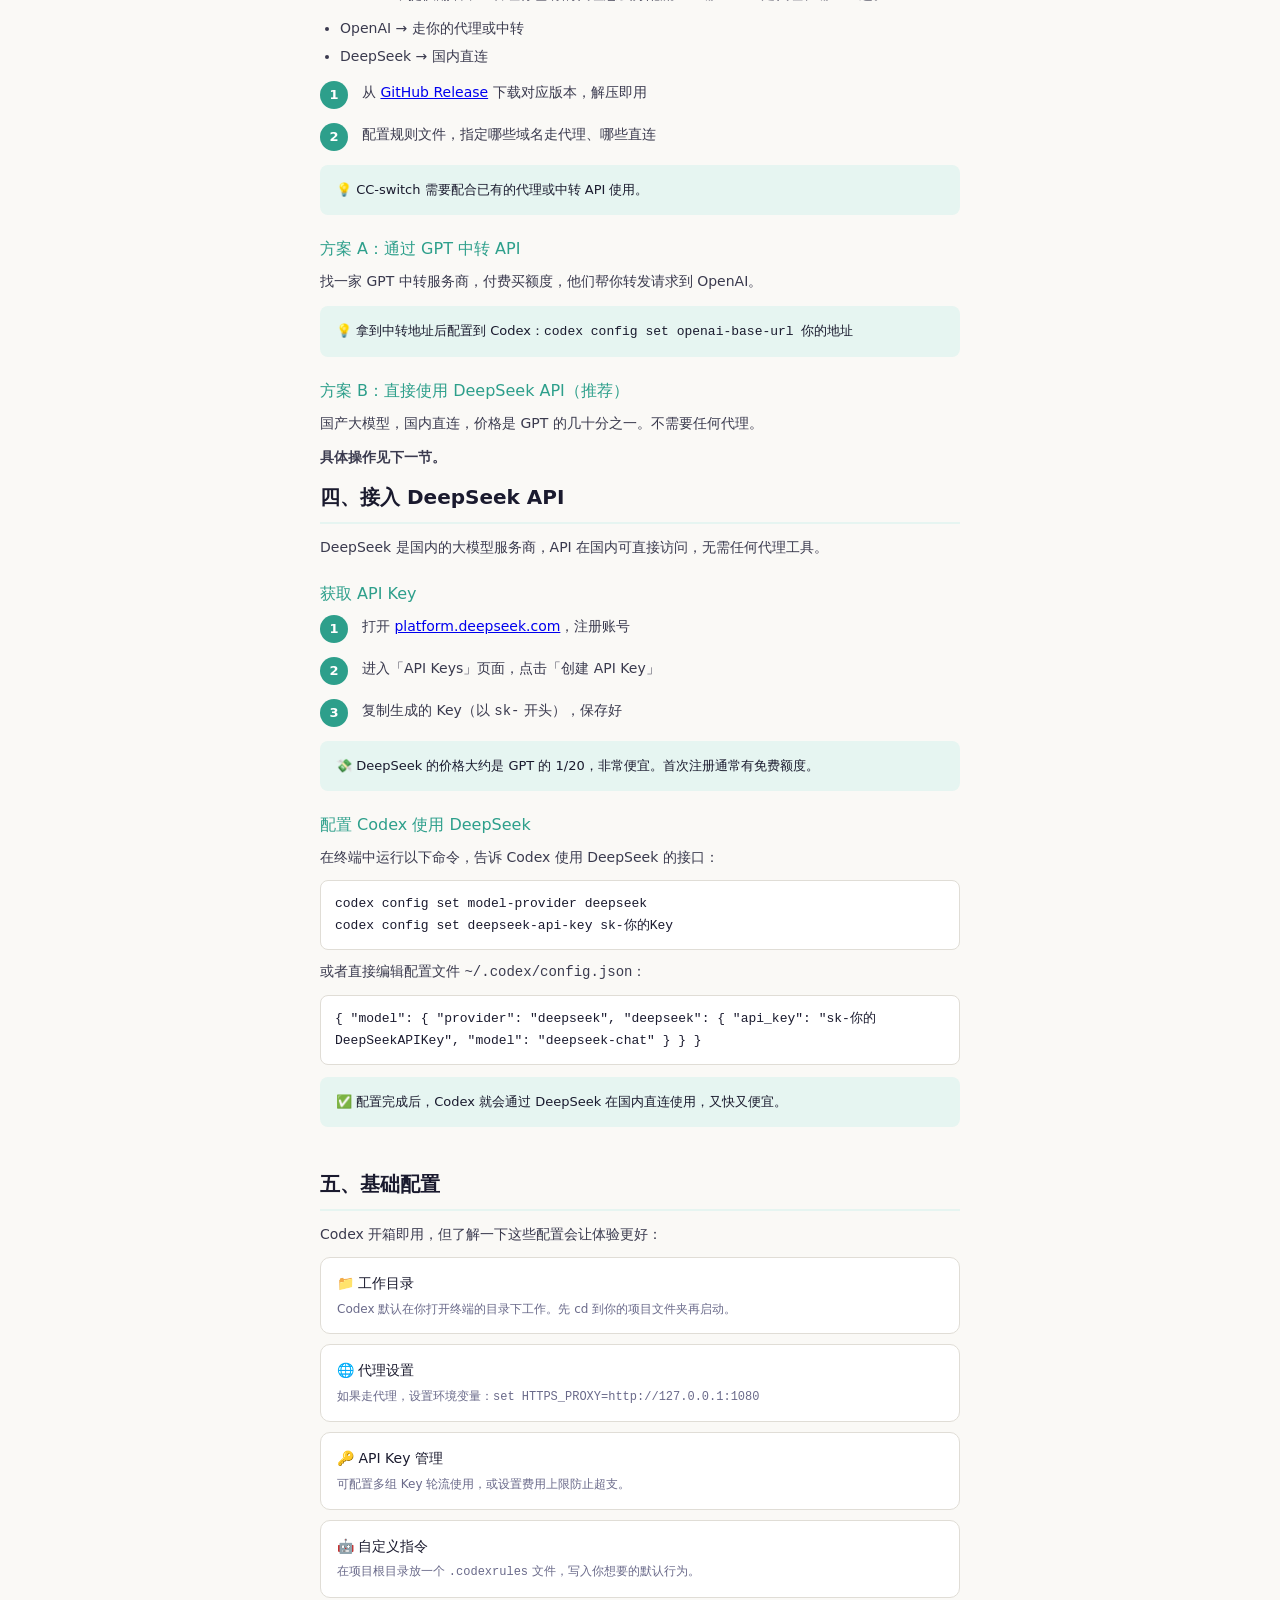
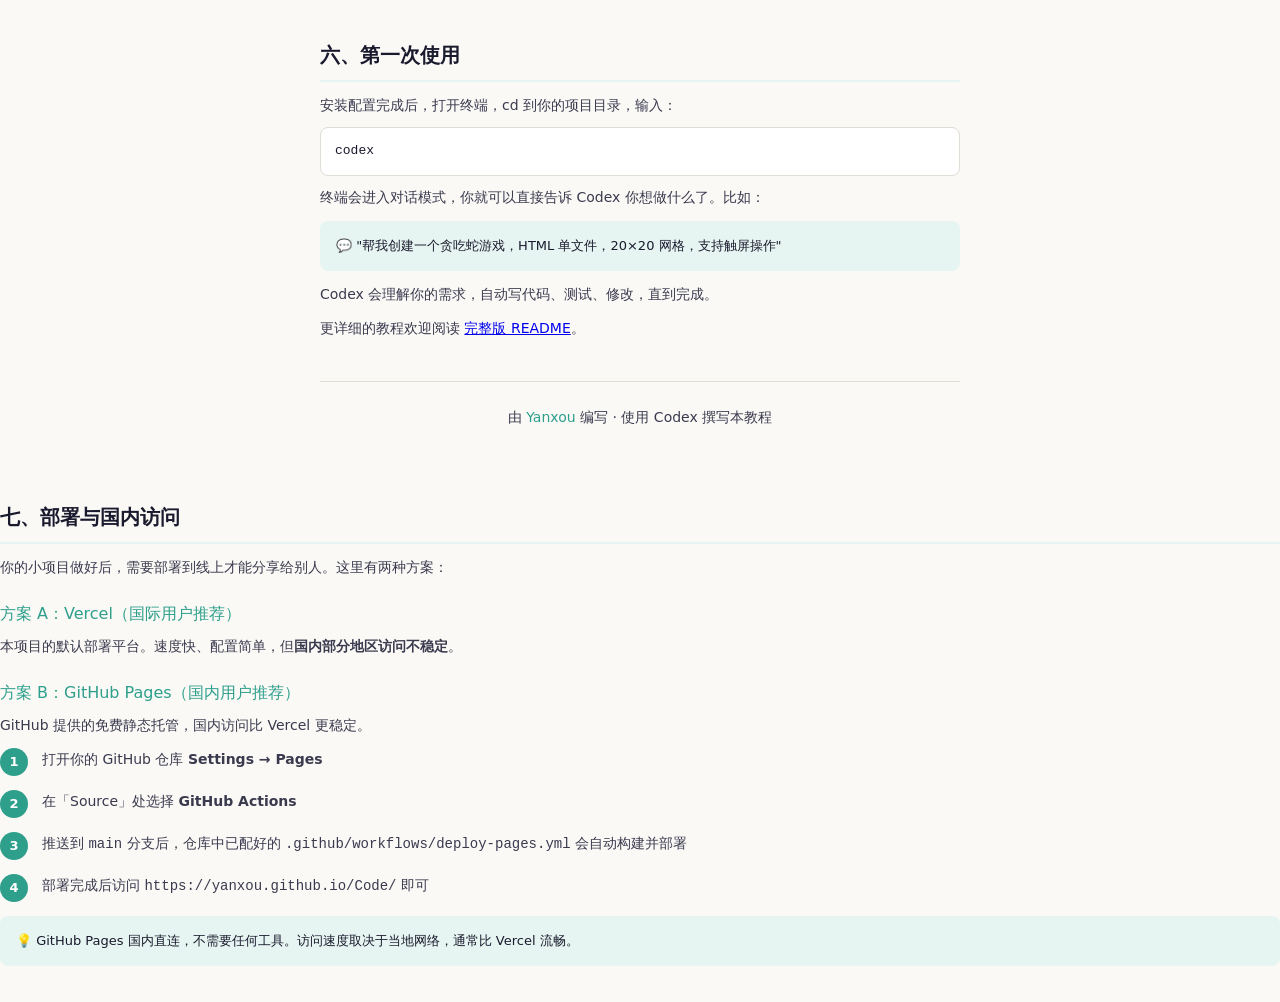
==== commit 9406a753: "fix: 修正 CC-switch API路由管理、Watt Toolkit的准确描述，增加微软商店安装方式" ====
--- a/codex-tutorial/index.html
+++ b/codex-tutorial/index.html
@@ -1,4 +1,4 @@
-<!DOCTYPE html>
+﻿<!DOCTYPE html>
 <html lang="zh-CN">
 <head>
 <meta charset="UTF-8">
@@ -44,7 +44,7 @@
 <body>
 <div class="container">
   <header>
-    <a class="back" href="/">← 回到首页</a>
+    <a class="back" href="..">← 回到首页</a>
     <h1>Codex 完全入门指南</h1>
     <p class="meta">面向电脑小白 · 尽量不用命令行 · 2026-07</p>
   </header>
@@ -72,89 +72,69 @@
 
   <section id="install">
     <h2>二、下载安装 Codex</h2>
-    <p>下面是最简单的安装方式，尽量避开命令行操作。</p>
-
-    <h3>第一步：安装 Node.js</h3>
-    <p>Codex 需要 Node.js 运行环境。把它当成一个"底座"就好：</p>
-    <div class="step">
-      <div class="step-num">1</div>
-      <div class="step-body">
-        <p>打开 <a href="https://nodejs.org" target="_blank">nodejs.org</a>，下载 LTS 版本的安装包（左侧那个）</p>
-      </div>
-    </div>
-    <div class="step">
-      <div class="step-num">2</div>
-      <div class="step-body">
-        <p>双击安装包，一路点「Next」安装完成</p>
-      </div>
+    <p>推荐直接从微软商店安装，完全不需要命令行。</p>
+
+    <h3>从微软商店安装（推荐新手）</h3>
+    <div class="step">
+      <div class="step-num">1</div>
+      <div class="step-body"><p>打开 Windows 微软商店，搜索 <strong>Codex</strong></p></div>
+    </div>
+    <div class="step">
+      <div class="step-num">2</div>
+      <div class="step-body"><p>点击「安装」，等待完成。不需要装 Node.js。</p></div>
+    </div>
+
+    <h3>通过终端安装（需要 Node.js）</h3>
+    <div class="step">
+      <div class="step-num">1</div>
+      <div class="step-body"><p>打开 <a href="https://nodejs.org" target="_blank">nodejs.org</a>，下载 LTS 版安装</p></div>
+    </div>
+    <div class="step">
+      <div class="step-num">2</div>
+      <div class="step-body"><p>双击安装，一路下一步</p></div>
     </div>
     <div class="step">
       <div class="step-num">3</div>
-      <div class="step-body">
-        <p>打开终端（Windows 按 Win+R，输入 <code>cmd</code> 回车），输入以下命令验证：</p>
-        <div class="code">node --version</div>
-        <p>如果显示 <code>v18.x.x</code> 之类的版本号，说明安装成功。</p>
-      </div>
-    </div>
-
-    <h3>第二步：安装 Codex</h3>
-    <div class="step">
-      <div class="step-num">1</div>
-      <div class="step-body">
-        <p>在终端中输入以下命令（复制粘贴即可）：</p>
-        <div class="code">npm install -g @openai/codex</div>
-      </div>
-    </div>
-    <div class="step">
-      <div class="step-num">2</div>
-      <div class="step-body">
-        <p>安装完成后，验证：</p>
-        <div class="code">codex --version</div>
-      </div>
-    </div>
-  </section>
-
-  <section id="network">
-    <h2>三、网络配置</h2>
-    <p>Codex 默认需要访问 OpenAI 的服务器。国内用户有以下几种选择：</p>
-
-    <h3>先装 Watt Toolkit（加速 GitHub）</h3>
-    <p>Watt Toolkit 只能加速 GitHub 访问，不能加速 OpenAI API。</p>
-<div class="step">
-      <div class="step-num">1</div>
-      <div class="step-body">
-        <p>打开 <a href="https://steampp.net" target="_blank">steampp.net</a>，下载 Watt Toolkit（原名 Steam++）</p>
-      </div>
-    </div>
-    <div class="step">
-      <div class="step-num">2</div>
-      <div class="step-body">
-        <p>安装后打开，切换到「网络加速」标签</p>
-      </div>
-    </div>
-    <div class="step">
-      <div class="step-num">3</div>
-      <div class="step-body">
-        <p>勾选 <strong>GitHub</strong>，点击「一键加速」</p>
-      </div>
-    </div>
-    <div class="highlight">
-      <p>✅ 完成！GitHub 访问快了，可用来下载 ccswitch 等工具。</p>
-    </div>
+      <div class="step-body"><p>在终端运行：<code>npm install -g @openai/codex</code></p></div>
+    </div>
+  <h2>三、网络配置</h2>
+
+    <h3>先装 Watt Toolkit（加速 GitHub 下载）</h3>
+    <p>Watt Toolkit 只能加速 GitHub 访问，<strong>不能加速 OpenAI API</strong>。</p>
+    <div class="step">
+      <div class="step-num">1</div>
+      <div class="step-body"><p>打开 <a href="https://steampp.net" target="_blank">steampp.net</a> 下载安装</p></div>
+    </div>
+    <div class="step">
+      <div class="step-num">2</div>
+      <div class="step-body"><p>进入「网络加速」，勾选 <strong>GitHub</strong>，一键加速</p></div>
+    </div>
+    <div class="highlight"><p>🔧 装好后去 GitHub 下载 CC-switch 会快很多。</p></div>
+
+    <h3>CC-switch：API 路由管理</h3>
+    <p>CC-switch 不提供翻墙，它管理你已有的代理怎么分配流量：哪些 API 走代理、哪些直连。</p>
+    <ul>
+      <li>OpenAI → 走你的代理或中转</li>
+      <li>DeepSeek → 国内直连</li>
+    </ul>
+    <div class="step">
+      <div class="step-num">1</div>
+      <div class="step-body"><p>从 <a href="https://github.com/CC-switch/CC-switch/releases" target="_blank">GitHub Release</a> 下载对应版本，解压即用</p></div>
+    </div>
+    <div class="step">
+      <div class="step-num">2</div>
+      <div class="step-body"><p>配置规则文件，指定哪些域名走代理、哪些直连</p></div>
+    </div>
+    <div class="highlight"><p>💡 CC-switch 需要配合已有的代理或中转 API 使用。</p></div>
 
     <h3>方案 A：通过 GPT 中转 API</h3>
-    <p>国内有很多服务商提供 OpenAI API 的中转服务。你付费买额度，他们帮你转发到 OpenAI。</p>
-    <div class="highlight">
-      <p>💡 在中转服务商那拿到中转地址和 Key 后，用 <code>codex config set openai-base-url 你的地址</code> 配置即可。</p>
-    </div>
+    <p>找一家 GPT 中转服务商，付费买额度，他们帮你转发请求到 OpenAI。</p>
+    <div class="highlight"><p>💡 拿到中转地址后配置到 Codex：<code>codex config set openai-base-url 你的地址</code></p></div>
 
     <h3>方案 B：直接使用 DeepSeek API（推荐）</h3>
-    <p>DeepSeek 是国产大模型，国内直连，不需任何代理。价格是 GPT 的几十分之一。</p>
+    <p>国产大模型，国内直连，价格是 GPT 的几十分之一。不需要任何代理。</p>
     <p><strong>具体操作见下一节。</strong></p>
-  </section>
-
-  <section id="api">
-    <h2>四、接入 DeepSeek API</h2>
+  <h2>四、接入 DeepSeek API</h2>
     <p>DeepSeek 是国内的大模型服务商，API 在国内可直接访问，无需任何代理工具。</p>
 
     <h3>获取 API Key</h3>
@@ -230,7 +210,7 @@
       <p>💬 "帮我创建一个贪吃蛇游戏，HTML 单文件，20×20 网格，支持触屏操作"</p>
     </div>
     <p>Codex 会理解你的需求，自动写代码、测试、修改，直到完成。</p>
-    <p>更详细的教程欢迎阅读 <a href="/codex-tutorial/README.md">完整版 README</a>。</p>
+    <p>更详细的教程欢迎阅读 <a href="README.md">完整版 README</a>。</p>
   </section>
 
   <footer>
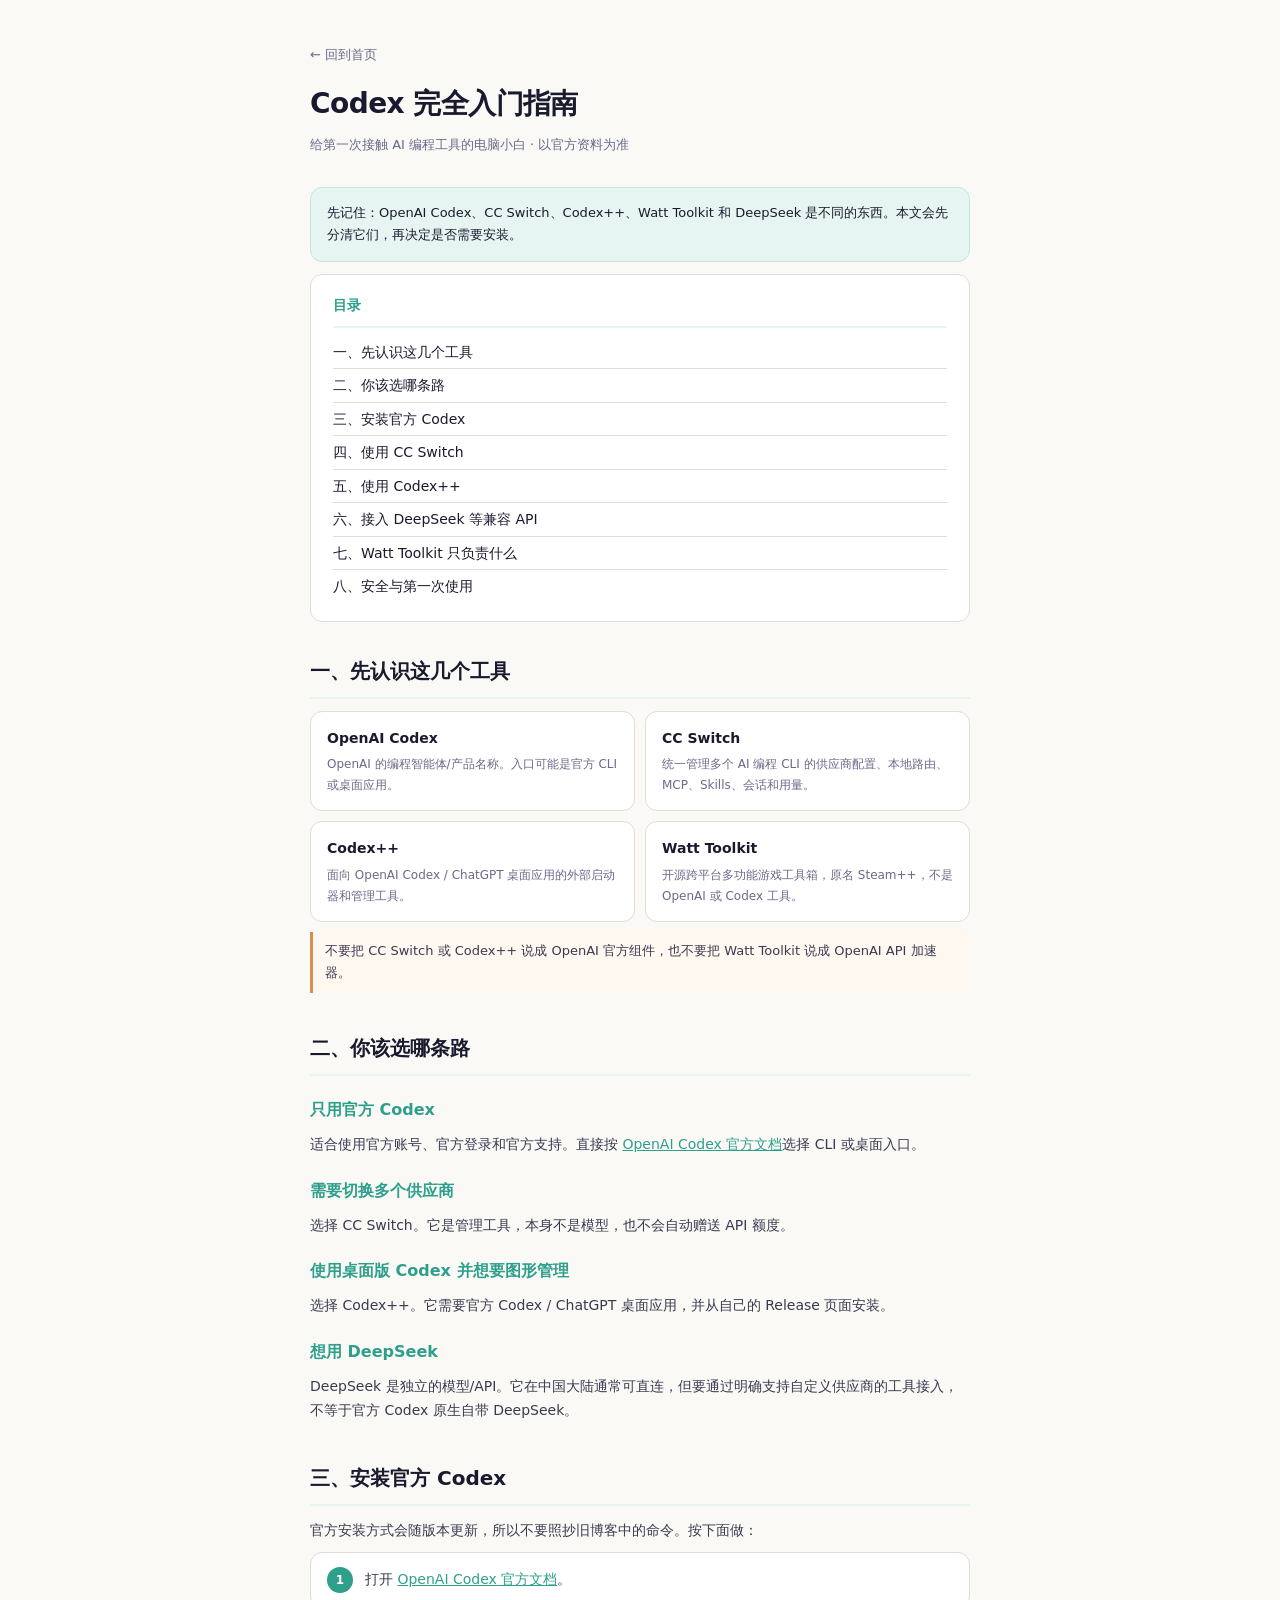
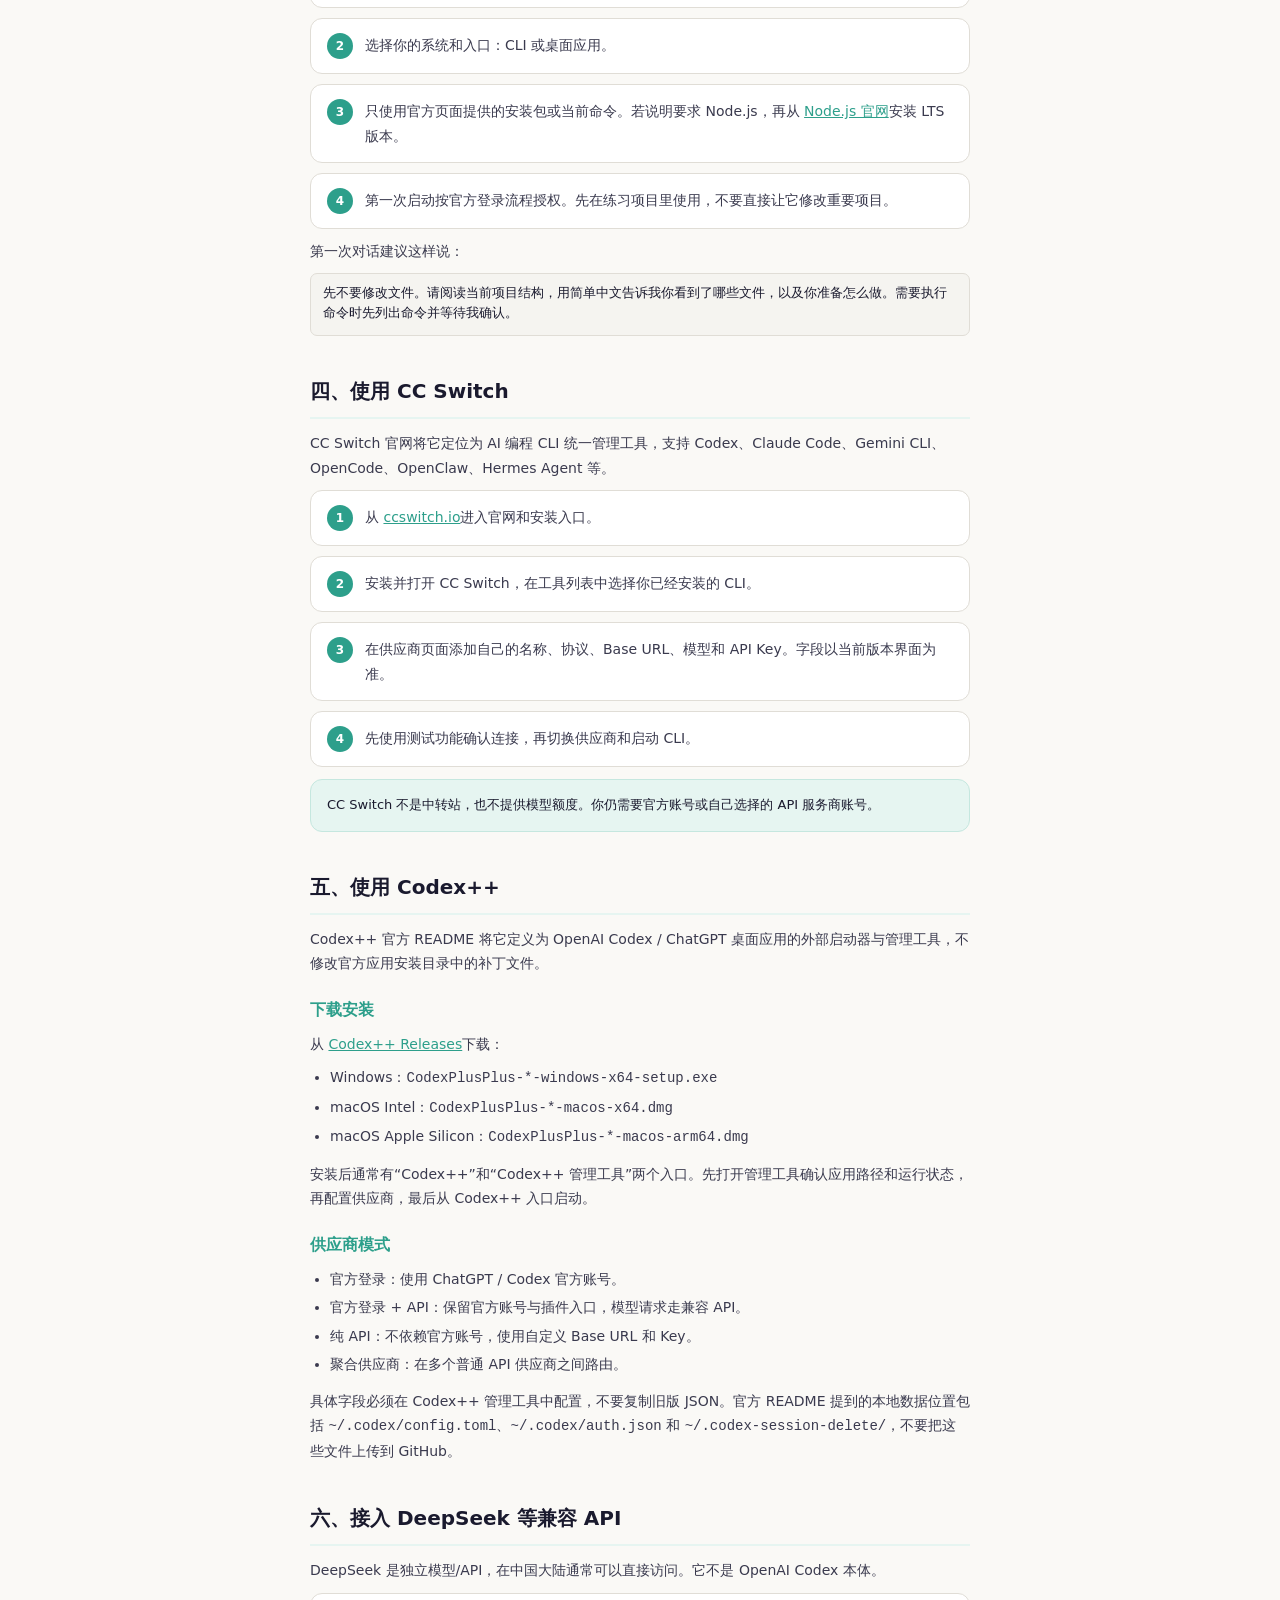
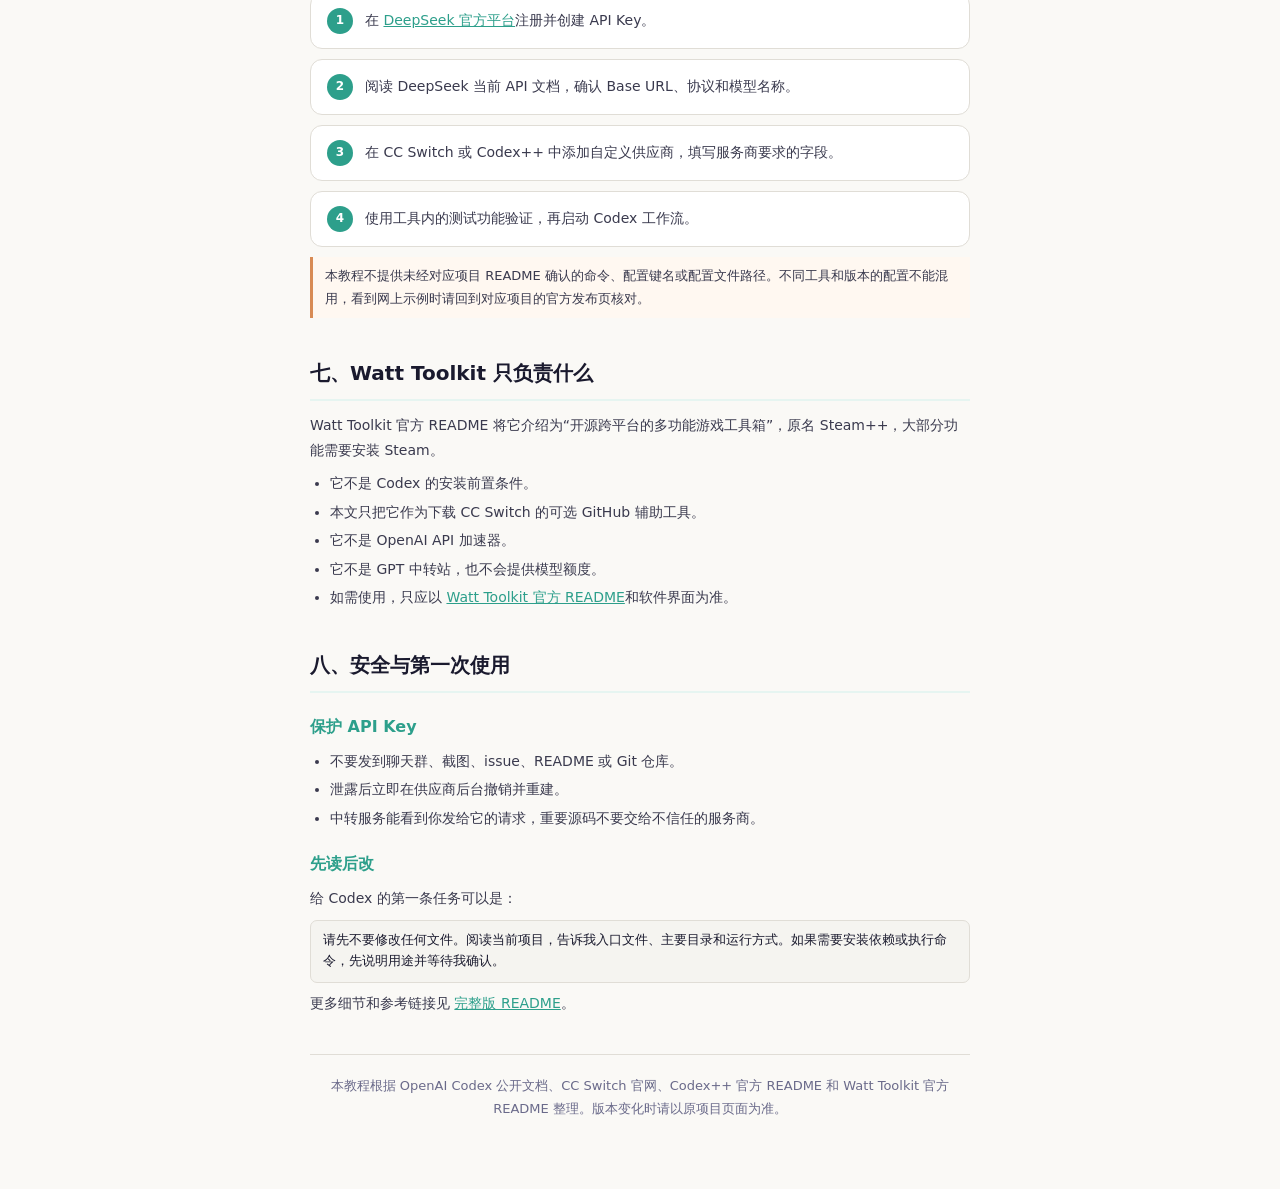
==== commit 809075b7: "docs: 重写 Codex 入门指南并校正工具边界" ====
--- a/codex-tutorial/index.html
+++ b/codex-tutorial/index.html
@@ -5,255 +5,48 @@
 <meta name="viewport" content="width=device-width,initial-scale=1.0">
 <title>Codex 完全入门指南 · Yanxou</title>
 <style>
-:root{--bg:#faf9f6;--card:#fff;--fg:#1a1a2e;--mute:#6a6a8a;--border:#e0ddd6;--accent:#2d9f8b;--accent-soft:#e6f5f1}
+:root{--bg:#faf9f6;--card:#fff;--fg:#1a1a2e;--text:#3a3a4e;--mute:#6a6a8a;--border:#e0ddd6;--accent:#2d9f8b;--soft:#e6f5f1}
 *{margin:0;padding:0;box-sizing:border-box}
-body{background:var(--bg);color:var(--fg);font-family:'Segoe UI','PingFang SC',system-ui,sans-serif;line-height:1.7;-webkit-font-smoothing:antialiased}
-.container{max-width:680px;margin:0 auto;padding:40px 20px 60px}
-header{margin-bottom:36px}
-.back{display:inline-block;color:var(--mute);text-decoration:none;font-size:13px;margin-bottom:12px}
-.back:hover{color:var(--accent)}
-h1{font-size:28px;font-weight:600;letter-spacing:-.02em;margin-bottom:6px}
-.meta{font-size:13px;color:var(--mute)}
-.toc{background:var(--card);border:1px solid var(--border);border-radius:12px;padding:20px 24px;margin-bottom:32px}
-.toc h2{font-size:14px;font-weight:600;margin-bottom:12px;color:var(--accent)}
-.toc a{display:block;padding:5px 0;color:var(--fg);text-decoration:none;font-size:14px;border-bottom:1px solid var(--border)}
-.toc a:last-child{border:none}
-.toc a:hover{color:var(--accent)}
-section{margin-bottom:40px}
-h2{font-size:20px;font-weight:600;margin-bottom:12px;padding-bottom:8px;border-bottom:2px solid var(--accent-soft)}
-h3{font-size:16px;font-weight:500;margin:20px 0 8px;color:var(--accent)}
-p,li{font-size:14px;color:#3a3a4e;margin-bottom:10px}
-ul{padding-left:20px;margin-bottom:12px}
-li{margin-bottom:4px}
-.highlight{background:var(--accent-soft);border-radius:8px;padding:14px 16px;margin:12px 0}
-.highlight p{color:var(--fg);margin:0;font-size:13px}
-.code{background:var(--card);border:1px solid var(--border);border-radius:8px;padding:12px 14px;margin:10px 0;font-family:Cascadia Code,'JetBrains Mono',monospace;font-size:13px;overflow-x:auto;color:var(--fg)}
-.step{display:flex;gap:14px;margin-bottom:14px;align-items:flex-start}
-.step-num{flex-shrink:0;width:28px;height:28px;background:var(--accent);color:#fff;border-radius:50%;display:flex;align-items:center;justify-content:center;font-size:13px;font-weight:600}
-.step-body{flex:1;min-width:0}
-.step-body p{margin:0}
-.step-body .code{margin:8px 0}
-.grid{display:flex;flex-direction:column;gap:10px}
-.grid-item{background:var(--card);border:1px solid var(--border);border-radius:10px;padding:14px 16px;text-decoration:none;color:inherit}
-.grid-item h4{font-size:14px;font-weight:500;margin-bottom:3px}
-.grid-item p{font-size:12px;color:var(--mute);margin:0}
-footer{text-align:center;padding-top:24px;border-top:1px solid var(--border);font-size:13px;color:var(--mute)}
-footer a{color:var(--accent);text-decoration:none}
+body{background:var(--bg);color:var(--fg);font-family:'Segoe UI','PingFang SC',system-ui,sans-serif;line-height:1.75;-webkit-font-smoothing:antialiased}
+.container{max-width:700px;margin:0 auto;padding:40px 20px 64px}
+header{margin-bottom:30px}.back{display:inline-block;color:var(--mute);text-decoration:none;font-size:13px;margin-bottom:12px}.back:hover{color:var(--accent)}
+h1{font-size:28px;font-weight:600;letter-spacing:-.02em;margin-bottom:6px}.meta{font-size:13px;color:var(--mute)}
+.toc,.notice,.tool-card,.step{background:var(--card);border:1px solid var(--border);border-radius:12px}
+.toc{padding:18px 22px;margin-bottom:32px}.toc h2{font-size:14px;color:var(--accent);margin-bottom:8px}.toc a{display:block;padding:4px 0;color:var(--fg);text-decoration:none;font-size:14px;border-bottom:1px solid var(--border)}.toc a:last-child{border:0}.toc a:hover{color:var(--accent)}
+section{margin-bottom:38px}h2{font-size:20px;font-weight:600;padding-bottom:8px;margin-bottom:12px;border-bottom:2px solid var(--soft)}h3{font-size:16px;font-weight:600;color:var(--accent);margin:20px 0 8px}
+p,li{font-size:14px;color:var(--text);margin-bottom:9px}ul{padding-left:20px;margin-bottom:12px}li{margin-bottom:4px}strong{color:var(--fg)}a{color:var(--accent)}
+.notice{background:var(--soft);border-color:#c5e7df;padding:14px 16px;margin:12px 0}.notice p{margin:0;color:var(--fg);font-size:13px}
+.tool-grid{display:grid;grid-template-columns:repeat(2,1fr);gap:10px}.tool-card{padding:14px 16px}.tool-card h4{font-size:14px;font-weight:600;margin-bottom:4px}.tool-card p{font-size:12px;color:var(--mute);margin:0}
+.step{display:flex;gap:12px;padding:14px 16px;margin:10px 0}.num{flex:0 0 26px;height:26px;border-radius:50%;background:var(--accent);color:#fff;display:flex;align-items:center;justify-content:center;font-size:12px;font-weight:600}.step-body{min-width:0;flex:1}.step-body p{margin:0 0 5px}.step-body p:last-child{margin:0}
+.code{background:#f5f4f0;border:1px solid var(--border);border-radius:7px;padding:10px 12px;margin:8px 0;font:13px/1.6 Consolas,'Cascadia Code',monospace;overflow:auto;white-space:pre-wrap;color:var(--fg)}
+.warn{border-left:3px solid #d88b55;padding:8px 12px;background:#fff8f1;margin:10px 0}.warn p{margin:0;font-size:13px}
+footer{border-top:1px solid var(--border);padding-top:20px;text-align:center;color:var(--mute);font-size:13px}footer p{font-size:13px;color:var(--mute)}
+@media(max-width:520px){.container{padding:30px 16px 48px}h1{font-size:24px}.tool-grid{grid-template-columns:1fr}.step{padding:12px}}
 </style>
 </head>
 <body>
 <div class="container">
-  <header>
-    <a class="back" href="..">← 回到首页</a>
-    <h1>Codex 完全入门指南</h1>
-    <p class="meta">面向电脑小白 · 尽量不用命令行 · 2026-07</p>
-  </header>
+<header><a class="back" href="..">← 回到首页</a><h1>Codex 完全入门指南</h1><p class="meta">给第一次接触 AI 编程工具的电脑小白 · 以官方资料为准</p></header>
+<div class="notice"><p>先记住：OpenAI Codex、CC Switch、Codex++、Watt Toolkit 和 DeepSeek 是不同的东西。本文会先分清它们，再决定是否需要安装。</p></div>
+<div class="toc"><h2>目录</h2><a href="#what">一、先认识这几个工具</a><a href="#choose">二、你该选哪条路</a><a href="#install">三、安装官方 Codex</a><a href="#switch">四、使用 CC Switch</a><a href="#plus">五、使用 Codex++</a><a href="#deepseek">六、接入 DeepSeek 等兼容 API</a><a href="#watt">七、Watt Toolkit 只负责什么</a><a href="#safe">八、安全与第一次使用</a></div>
 
-  <div class="toc">
-    <h2>📋 目录</h2>
-    <a href="#intro">一、Codex 是什么</a>
-    <a href="#install">二、下载安装 Codex</a>
-    <a href="#network">三、网络配置（小白友好版）</a>
-    <a href="#api">四、接入 DeepSeek API</a>
-    <a href="#config">五、基础配置</a>
-    <a href="#start">六、第一次使用</a>
-    <a href="#deploy">七、部署与国内访问</a>
-  </div>
+<section id="what"><h2>一、先认识这几个工具</h2><div class="tool-grid"><div class="tool-card"><h4>OpenAI Codex</h4><p>OpenAI 的编程智能体/产品名称。入口可能是官方 CLI 或桌面应用。</p></div><div class="tool-card"><h4>CC Switch</h4><p>统一管理多个 AI 编程 CLI 的供应商配置、本地路由、MCP、Skills、会话和用量。</p></div><div class="tool-card"><h4>Codex++</h4><p>面向 OpenAI Codex / ChatGPT 桌面应用的外部启动器和管理工具。</p></div><div class="tool-card"><h4>Watt Toolkit</h4><p>开源跨平台多功能游戏工具箱，原名 Steam++，不是 OpenAI 或 Codex 工具。</p></div></div><div class="warn"><p>不要把 CC Switch 或 Codex++ 说成 OpenAI 官方组件，也不要把 Watt Toolkit 说成 OpenAI API 加速器。</p></div></section>
 
-  <section id="intro">
-    <h2>一、Codex 是什么</h2>
-    <p><strong>Codex 是一个 AI 编程助手</strong>，但它和普通的代码补全工具不一样。你可以把它想象成一个坐在你旁边、能看懂你整个项目的程序员搭档。</p>
-    <p>你只要告诉它你想做什么——比如"帮我写一个贪吃蛇游戏"——它就会自己读你的文件、写代码、运行命令，甚至帮你调试。</p>
-    <div class="highlight">
-      <p>💡 简单说：你在聊天框里说要什么，Codex 帮你写出来。</p>
-    </div>
-    <p>Codex 由 OpenAI 开发，底层默认使用 GPT 系列模型。对于国内用户，我们可以通过配置改用 DeepSeek 等国产模型，速度和费用都更友好。</p>
-  </section>
+<section id="choose"><h2>二、你该选哪条路</h2><h3>只用官方 Codex</h3><p>适合使用官方账号、官方登录和官方支持。直接按 <a href="https://developers.openai.com/codex" target="_blank">OpenAI Codex 官方文档</a>选择 CLI 或桌面入口。</p><h3>需要切换多个供应商</h3><p>选择 CC Switch。它是管理工具，本身不是模型，也不会自动赠送 API 额度。</p><h3>使用桌面版 Codex 并想要图形管理</h3><p>选择 Codex++。它需要官方 Codex / ChatGPT 桌面应用，并从自己的 Release 页面安装。</p><h3>想用 DeepSeek</h3><p>DeepSeek 是独立的模型/API。它在中国大陆通常可直连，但要通过明确支持自定义供应商的工具接入，不等于官方 Codex 原生自带 DeepSeek。</p></section>
 
-  <section id="install">
-    <h2>二、下载安装 Codex</h2>
-    <p>推荐直接从微软商店安装，完全不需要命令行。</p>
+<section id="install"><h2>三、安装官方 Codex</h2><p>官方安装方式会随版本更新，所以不要照抄旧博客中的命令。按下面做：</p><div class="step"><div class="num">1</div><div class="step-body"><p>打开 <a href="https://developers.openai.com/codex" target="_blank">OpenAI Codex 官方文档</a>。</p></div></div><div class="step"><div class="num">2</div><div class="step-body"><p>选择你的系统和入口：CLI 或桌面应用。</p></div></div><div class="step"><div class="num">3</div><div class="step-body"><p>只使用官方页面提供的安装包或当前命令。若说明要求 Node.js，再从 <a href="https://nodejs.org" target="_blank">Node.js 官网</a>安装 LTS 版本。</p></div></div><div class="step"><div class="num">4</div><div class="step-body"><p>第一次启动按官方登录流程授权。先在练习项目里使用，不要直接让它修改重要项目。</p></div></div><p>第一次对话建议这样说：</p><div class="code">先不要修改文件。请阅读当前项目结构，用简单中文告诉我你看到了哪些文件，以及你准备怎么做。需要执行命令时先列出命令并等待我确认。</div></section>
 
-    <h3>从微软商店安装（推荐新手）</h3>
-    <div class="step">
-      <div class="step-num">1</div>
-      <div class="step-body"><p>打开 Windows 微软商店，搜索 <strong>Codex</strong></p></div>
-    </div>
-    <div class="step">
-      <div class="step-num">2</div>
-      <div class="step-body"><p>点击「安装」，等待完成。不需要装 Node.js。</p></div>
-    </div>
+<section id="switch"><h2>四、使用 CC Switch</h2><p>CC Switch 官网将它定位为 AI 编程 CLI 统一管理工具，支持 Codex、Claude Code、Gemini CLI、OpenCode、OpenClaw、Hermes Agent 等。</p><div class="step"><div class="num">1</div><div class="step-body"><p>从 <a href="https://www.ccswitch.io" target="_blank">ccswitch.io</a>进入官网和安装入口。</p></div></div><div class="step"><div class="num">2</div><div class="step-body"><p>安装并打开 CC Switch，在工具列表中选择你已经安装的 CLI。</p></div></div><div class="step"><div class="num">3</div><div class="step-body"><p>在供应商页面添加自己的名称、协议、Base URL、模型和 API Key。字段以当前版本界面为准。</p></div></div><div class="step"><div class="num">4</div><div class="step-body"><p>先使用测试功能确认连接，再切换供应商和启动 CLI。</p></div></div><div class="notice"><p>CC Switch 不是中转站，也不提供模型额度。你仍需要官方账号或自己选择的 API 服务商账号。</p></div></section>
 
-    <h3>通过终端安装（需要 Node.js）</h3>
-    <div class="step">
-      <div class="step-num">1</div>
-      <div class="step-body"><p>打开 <a href="https://nodejs.org" target="_blank">nodejs.org</a>，下载 LTS 版安装</p></div>
-    </div>
-    <div class="step">
-      <div class="step-num">2</div>
-      <div class="step-body"><p>双击安装，一路下一步</p></div>
-    </div>
-    <div class="step">
-      <div class="step-num">3</div>
-      <div class="step-body"><p>在终端运行：<code>npm install -g @openai/codex</code></p></div>
-    </div>
-  <h2>三、网络配置</h2>
+<section id="plus"><h2>五、使用 Codex++</h2><p>Codex++ 官方 README 将它定义为 OpenAI Codex / ChatGPT 桌面应用的外部启动器与管理工具，不修改官方应用安装目录中的补丁文件。</p><h3>下载安装</h3><p>从 <a href="https://github.com/BigPizzaV3/CodexPlusPlus/releases" target="_blank">Codex++ Releases</a>下载：</p><ul><li>Windows：<code>CodexPlusPlus-*-windows-x64-setup.exe</code></li><li>macOS Intel：<code>CodexPlusPlus-*-macos-x64.dmg</code></li><li>macOS Apple Silicon：<code>CodexPlusPlus-*-macos-arm64.dmg</code></li></ul><p>安装后通常有“Codex++”和“Codex++ 管理工具”两个入口。先打开管理工具确认应用路径和运行状态，再配置供应商，最后从 Codex++ 入口启动。</p><h3>供应商模式</h3><ul><li>官方登录：使用 ChatGPT / Codex 官方账号。</li><li>官方登录 + API：保留官方账号与插件入口，模型请求走兼容 API。</li><li>纯 API：不依赖官方账号，使用自定义 Base URL 和 Key。</li><li>聚合供应商：在多个普通 API 供应商之间路由。</li></ul><p>具体字段必须在 Codex++ 管理工具中配置，不要复制旧版 JSON。官方 README 提到的本地数据位置包括 <code>~/.codex/config.toml</code>、<code>~/.codex/auth.json</code> 和 <code>~/.codex-session-delete/</code>，不要把这些文件上传到 GitHub。</p></section>
 
-    <h3>先装 Watt Toolkit（加速 GitHub 下载）</h3>
-    <p>Watt Toolkit 只能加速 GitHub 访问，<strong>不能加速 OpenAI API</strong>。</p>
-    <div class="step">
-      <div class="step-num">1</div>
-      <div class="step-body"><p>打开 <a href="https://steampp.net" target="_blank">steampp.net</a> 下载安装</p></div>
-    </div>
-    <div class="step">
-      <div class="step-num">2</div>
-      <div class="step-body"><p>进入「网络加速」，勾选 <strong>GitHub</strong>，一键加速</p></div>
-    </div>
-    <div class="highlight"><p>🔧 装好后去 GitHub 下载 CC-switch 会快很多。</p></div>
+<section id="deepseek"><h2>六、接入 DeepSeek 等兼容 API</h2><p>DeepSeek 是独立模型/API，在中国大陆通常可以直接访问。它不是 OpenAI Codex 本体。</p><div class="step"><div class="num">1</div><div class="step-body"><p>在 <a href="https://platform.deepseek.com" target="_blank">DeepSeek 官方平台</a>注册并创建 API Key。</p></div></div><div class="step"><div class="num">2</div><div class="step-body"><p>阅读 DeepSeek 当前 API 文档，确认 Base URL、协议和模型名称。</p></div></div><div class="step"><div class="num">3</div><div class="step-body"><p>在 CC Switch 或 Codex++ 中添加自定义供应商，填写服务商要求的字段。</p></div></div><div class="step"><div class="num">4</div><div class="step-body"><p>使用工具内的测试功能验证，再启动 Codex 工作流。</p></div></div><div class="warn"><p>本教程不提供未经对应项目 README 确认的命令、配置键名或配置文件路径。不同工具和版本的配置不能混用，看到网上示例时请回到对应项目的官方发布页核对。</p></div></section>
 
-    <h3>CC-switch：API 路由管理</h3>
-    <p>CC-switch 不提供翻墙，它管理你已有的代理怎么分配流量：哪些 API 走代理、哪些直连。</p>
-    <ul>
-      <li>OpenAI → 走你的代理或中转</li>
-      <li>DeepSeek → 国内直连</li>
-    </ul>
-    <div class="step">
-      <div class="step-num">1</div>
-      <div class="step-body"><p>从 <a href="https://github.com/CC-switch/CC-switch/releases" target="_blank">GitHub Release</a> 下载对应版本，解压即用</p></div>
-    </div>
-    <div class="step">
-      <div class="step-num">2</div>
-      <div class="step-body"><p>配置规则文件，指定哪些域名走代理、哪些直连</p></div>
-    </div>
-    <div class="highlight"><p>💡 CC-switch 需要配合已有的代理或中转 API 使用。</p></div>
+<section id="watt"><h2>七、Watt Toolkit 只负责什么</h2><p>Watt Toolkit 官方 README 将它介绍为“开源跨平台的多功能游戏工具箱”，原名 Steam++，大部分功能需要安装 Steam。</p><ul><li>它不是 Codex 的安装前置条件。</li><li>本文只把它作为下载 CC Switch 的可选 GitHub 辅助工具。</li><li>它不是 OpenAI API 加速器。</li><li>它不是 GPT 中转站，也不会提供模型额度。</li><li>如需使用，只应以 <a href="https://github.com/lanyongjia/watt-toolkit/blob/develop/README.md" target="_blank">Watt Toolkit 官方 README</a>和软件界面为准。</li></ul></section>
 
-    <h3>方案 A：通过 GPT 中转 API</h3>
-    <p>找一家 GPT 中转服务商，付费买额度，他们帮你转发请求到 OpenAI。</p>
-    <div class="highlight"><p>💡 拿到中转地址后配置到 Codex：<code>codex config set openai-base-url 你的地址</code></p></div>
+<section id="safe"><h2>八、安全与第一次使用</h2><h3>保护 API Key</h3><ul><li>不要发到聊天群、截图、issue、README 或 Git 仓库。</li><li>泄露后立即在供应商后台撤销并重建。</li><li>中转服务能看到你发给它的请求，重要源码不要交给不信任的服务商。</li></ul><h3>先读后改</h3><p>给 Codex 的第一条任务可以是：</p><div class="code">请先不要修改任何文件。阅读当前项目，告诉我入口文件、主要目录和运行方式。如果需要安装依赖或执行命令，先说明用途并等待我确认。</div><p>更多细节和参考链接见 <a href="README.md">完整版 README</a>。</p></section>
 
-    <h3>方案 B：直接使用 DeepSeek API（推荐）</h3>
-    <p>国产大模型，国内直连，价格是 GPT 的几十分之一。不需要任何代理。</p>
-    <p><strong>具体操作见下一节。</strong></p>
-  <h2>四、接入 DeepSeek API</h2>
-    <p>DeepSeek 是国内的大模型服务商，API 在国内可直接访问，无需任何代理工具。</p>
-
-    <h3>获取 API Key</h3>
-    <div class="step">
-      <div class="step-num">1</div>
-      <div class="step-body">
-        <p>打开 <a href="https://platform.deepseek.com" target="_blank">platform.deepseek.com</a>，注册账号</p>
-      </div>
-    </div>
-    <div class="step">
-      <div class="step-num">2</div>
-      <div class="step-body">
-        <p>进入「API Keys」页面，点击「创建 API Key」</p>
-      </div>
-    </div>
-    <div class="step">
-      <div class="step-num">3</div>
-      <div class="step-body">
-        <p>复制生成的 Key（以 <code>sk-</code> 开头），保存好</p>
-      </div>
-    </div>
-    <div class="highlight">
-      <p>💸 DeepSeek 的价格大约是 GPT 的 1/20，非常便宜。首次注册通常有免费额度。</p>
-    </div>
-
-    <h3>配置 Codex 使用 DeepSeek</h3>
-    <p>在终端中运行以下命令，告诉 Codex 使用 DeepSeek 的接口：</p>
-    <div class="code">codex config set model-provider deepseek<br>codex config set deepseek-api-key sk-你的Key</div>
-    <p>或者直接编辑配置文件 <code>~/.codex/config.json</code>：</p>
-    <div class="code">{
-  "model": {
-    "provider": "deepseek",
-    "deepseek": {
-      "api_key": "sk-你的DeepSeekAPIKey",
-      "model": "deepseek-chat"
-    }
-  }
-}</div>
-    <div class="highlight">
-      <p>✅ 配置完成后，Codex 就会通过 DeepSeek 在国内直连使用，又快又便宜。</p>
-    </div>
-  </section>
-
-  <section id="config">
-    <h2>五、基础配置</h2>
-    <p>Codex 开箱即用，但了解一下这些配置会让体验更好：</p>
-    <div class="grid">
-      <div class="grid-item">
-        <h4>📁 工作目录</h4>
-        <p>Codex 默认在你打开终端的目录下工作。先 cd 到你的项目文件夹再启动。</p>
-      </div>
-      <div class="grid-item">
-        <h4>🌐 代理设置</h4>
-        <p>如果走代理，设置环境变量：<code>set HTTPS_PROXY=http://127.0.0.1:1080</code></p>
-      </div>
-      <div class="grid-item">
-        <h4>🔑 API Key 管理</h4>
-        <p>可配置多组 Key 轮流使用，或设置费用上限防止超支。</p>
-      </div>
-      <div class="grid-item">
-        <h4>🤖 自定义指令</h4>
-        <p>在项目根目录放一个 <code>.codexrules</code> 文件，写入你想要的默认行为。</p>
-      </div>
-    </div>
-  </section>
-
-  <section id="start">
-    <h2>六、第一次使用</h2>
-    <p>安装配置完成后，打开终端，cd 到你的项目目录，输入：</p>
-    <div class="code">codex</div>
-    <p>终端会进入对话模式，你就可以直接告诉 Codex 你想做什么了。比如：</p>
-    <div class="highlight">
-      <p>💬 "帮我创建一个贪吃蛇游戏，HTML 单文件，20×20 网格，支持触屏操作"</p>
-    </div>
-    <p>Codex 会理解你的需求，自动写代码、测试、修改，直到完成。</p>
-    <p>更详细的教程欢迎阅读 <a href="README.md">完整版 README</a>。</p>
-  </section>
-
-  <footer>
-    <p>由 <a href="https://github.com/yanxou">Yanxou</a> 编写 · 使用 Codex 撰写本教程</p>
-  </footer>
+<footer><p>本教程根据 OpenAI Codex 公开文档、CC Switch 官网、Codex++ 官方 README 和 Watt Toolkit 官方 README 整理。版本变化时请以原项目页面为准。</p></footer>
 </div>
 </body>
 </html>
-  <section id="deploy">
-    <h2>七、部署与国内访问</h2>
-    <p>你的小项目做好后，需要部署到线上才能分享给别人。这里有两种方案：</p>
-
-    <h3>方案 A：Vercel（国际用户推荐）</h3>
-    <p>本项目的默认部署平台。速度快、配置简单，但<strong>国内部分地区访问不稳定</strong>。</p>
-
-    <h3>方案 B：GitHub Pages（国内用户推荐）</h3>
-    <p>GitHub 提供的免费静态托管，国内访问比 Vercel 更稳定。</p>
-    <div class="step">
-      <div class="step-num">1</div>
-      <div class="step-body">
-        <p>打开你的 GitHub 仓库 <strong>Settings → Pages</strong></p>
-      </div>
-    </div>
-    <div class="step">
-      <div class="step-num">2</div>
-      <div class="step-body">
-        <p>在「Source」处选择 <strong>GitHub Actions</strong></p>
-      </div>
-    </div>
-    <div class="step">
-      <div class="step-num">3</div>
-      <div class="step-body">
-        <p>推送到 <code>main</code> 分支后，仓库中已配好的 <code>.github/workflows/deploy-pages.yml</code> 会自动构建并部署</p>
-      </div>
-    </div>
-    <div class="step">
-      <div class="step-num">4</div>
-      <div class="step-body">
-        <p>部署完成后访问 <code>https://yanxou.github.io/Code/</code> 即可</p>
-      </div>
-    </div>
-    <div class="highlight">
-      <p>💡 GitHub Pages 国内直连，不需要任何工具。访问速度取决于当地网络，通常比 Vercel 流畅。</p>
-    </div>
-  </section>
-  </section>
